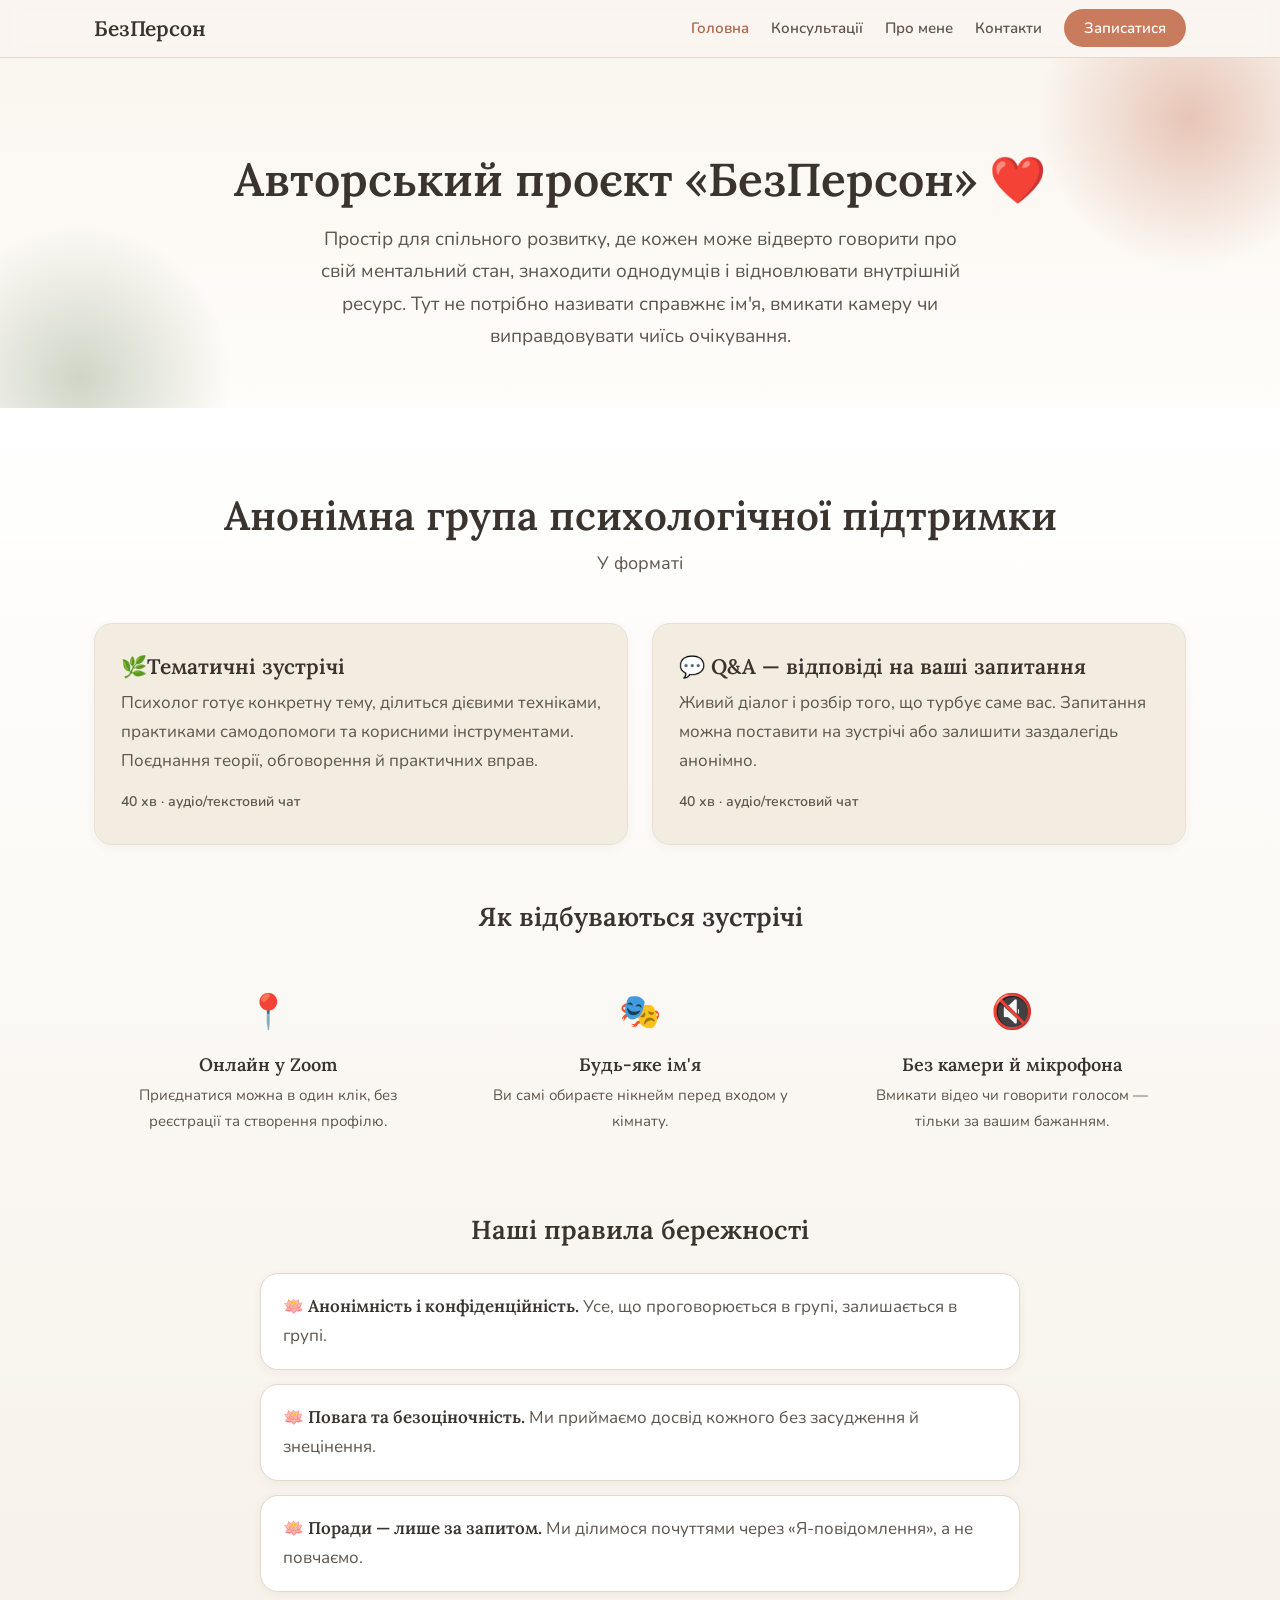
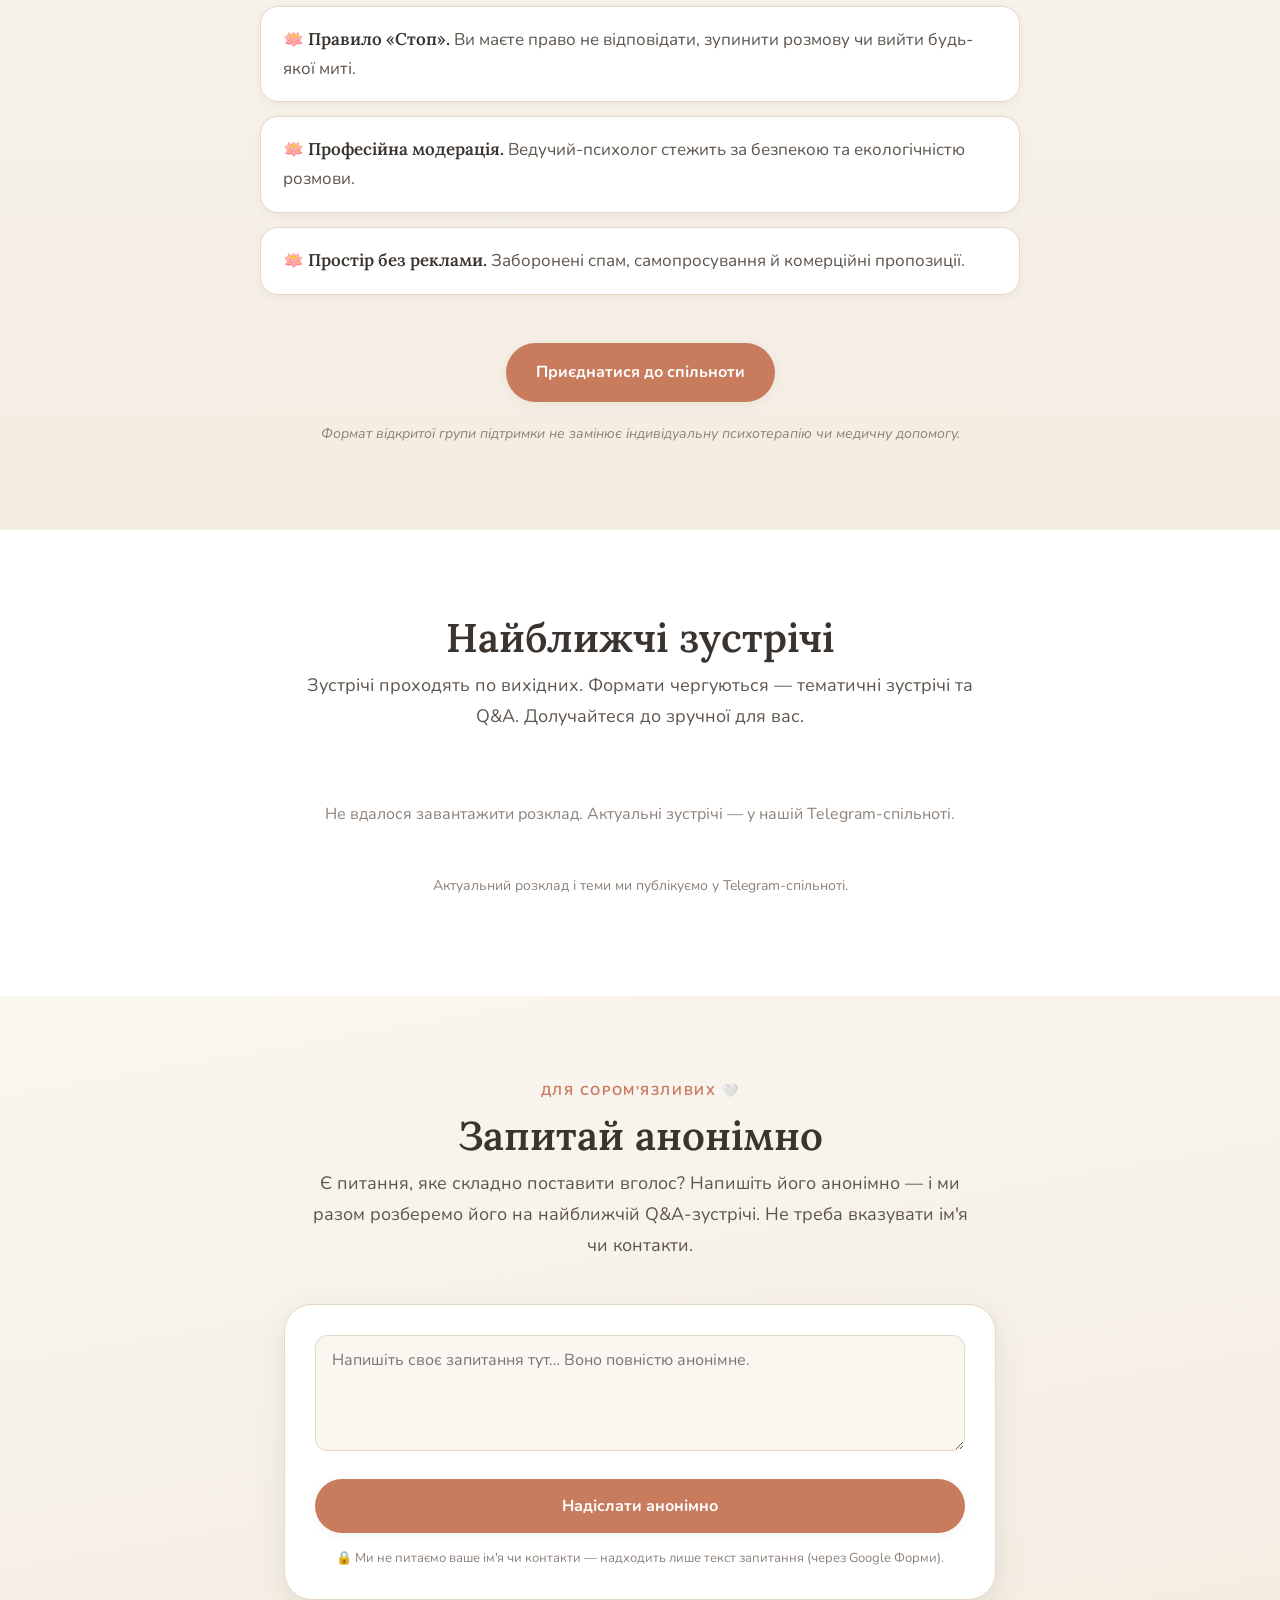
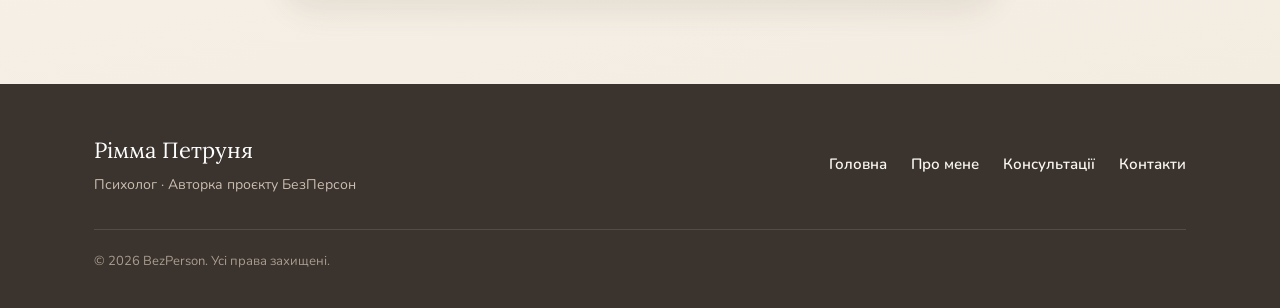
==== index.html @ 0f25aafb "Додати реальні сертифікати (4 шт.) із PDF Сторінки PDF сконвертовано в оптимізовані JPG (assets/cert" ====
<!DOCTYPE html>
<html lang="uk">
<head>
  <meta charset="UTF-8" />
  <meta name="viewport" content="width=device-width, initial-scale=1.0" />
  <title>БезПерсон — група психологічної підтримки</title>
  <meta name="description" content="БезПерсон — анонімна група психологічної підтримки онлайн. Тематичні зустрічі та Q&A щовихідних у Zoom, безкоштовно, під модерацією психологині." />

  <meta property="og:title" content="БезПерсон — група психологічної підтримки" />
  <meta property="og:description" content="Анонімні онлайн-зустрічі щовихідних. Безкоштовно, під модерацією психологині." />
  <meta property="og:type" content="website" />
  <meta property="og:image" content="assets/og-image.jpg" />

  <link rel="icon" href="assets/favicon.svg" type="image/svg+xml" />

  <link rel="preconnect" href="https://fonts.googleapis.com" />
  <link rel="preconnect" href="https://fonts.gstatic.com" crossorigin />
  <link href="https://fonts.googleapis.com/css2?family=Lora:ital,wght@0,400;0,500;0,600;1,400&family=Nunito:wght@400;500;600;700&display=swap" rel="stylesheet" />

  <link rel="stylesheet" href="styles.css?v=6" />
</head>
<body>

  <!-- ===================== ШАПКА ===================== -->
  <header class="site-header" id="top">
    <nav class="nav container">
      <a href="index.html" class="brand">
        <span class="brand-name">БезПерсон</span>
      </a>

      <button class="nav-toggle" aria-label="Відкрити меню" aria-expanded="false">
        <span></span><span></span><span></span>
      </button>

      <ul class="nav-links">
        <li><a href="index.html" aria-current="page">Головна</a></li>
        <li><a href="consultations.html">Консультації</a></li>
        <li><a href="about.html">Про мене</a></li>
        <li><a href="contact.html">Контакти</a></li>
        <li><a href="contact.html#booking" class="nav-cta">Записатися</a></li>
      </ul>
    </nav>
  </header>

  <main>

    <!-- ===================== ЗАГОЛОВОК СТОРІНКИ ===================== -->
    <section class="page-hero">
      <div class="container">
        <h1>Авторський проєкт «БезПерсон» ❤️</h1>
        <p class="lead">
          Простір для спільного розвитку, де кожен може відверто говорити про свій
          ментальний стан, знаходити однодумців і відновлювати внутрішній ресурс.
          Тут не потрібно називати справжнє ім'я, вмикати камеру чи виправдовувати
          чиїсь очікування.
        </p>
      </div>
    </section>

    <!-- ===================== ФОРМАТИ ===================== -->
    <section id="group" class="section section-group">
      <div class="container">
        <h2 class="section-title center">Анонімна група психологічної підтримки</h2>
        <p class="section-lead center">У форматі</p>
        <!-- Формати -->
        <div class="cards cards-2">
          <article class="card card-soft">
            <h3>🌿Тематичні зустрічі</h3>
            <p>Психолог готує конкретну тему, ділиться дієвими техніками, практиками
              самодопомоги та корисними інструментами. Поєднання теорії, обговорення
              й практичних вправ.</p>
            <p class="card-meta">40 хв · аудіо/текстовий чат</p>
          </article>
          <article class="card card-soft">
            <h3>💬 Q&A — відповіді на ваші запитання</h3>
            <p>Живий діалог і розбір того, що турбує саме вас. Запитання можна поставити
              на зустрічі або залишити заздалегідь анонімно.</p>
            <p class="card-meta">40 хв · аудіо/текстовий чат</p>
          </article>
        </div>

        <!-- Як це працює -->
        <div class="group-how">
          <h3 class="center">Як відбуваються зустрічі</h3>
          <div class="cards cards-3">
            <div class="mini-card">
              <span class="mini-ico">📍</span>
              <h4>Онлайн у Zoom</h4>
              <p>Приєднатися можна в один клік, без реєстрації та створення профілю.</p>
            </div>
            <div class="mini-card">
              <span class="mini-ico">🎭</span>
              <h4>Будь-яке ім'я</h4>
              <p>Ви самі обираєте нікнейм перед входом у кімнату.</p>
            </div>
            <div class="mini-card">
              <span class="mini-ico">🔇</span>
              <h4>Без камери й мікрофона</h4>
              <p>Вмикати відео чи говорити голосом — тільки за вашим бажанням.</p>
            </div>
          </div>
        </div>

        <!-- Правила / цінності -->
        <div class="group-rules">
          <h3 class="center">Наші правила бережності</h3>
          <ul class="rules-list">
            <li><strong>🪷 Анонімність і конфіденційність.</strong> Усе, що проговорюється в групі, залишається в групі.</li>
            <li><strong>🪷 Повага та безоціночність.</strong> Ми приймаємо досвід кожного без засудження й знецінення.</li>
            <li><strong>🪷 Поради — лише за запитом.</strong> Ми ділимося почуттями через «Я-повідомлення», а не повчаємо.</li>
            <li><strong>🪷 Правило «Стоп».</strong> Ви маєте право не відповідати, зупинити розмову чи вийти будь-якої миті.</li>
            <li><strong>🪷 Професійна модерація.</strong> Ведучий-психолог стежить за безпекою та екологічністю розмови.</li>
            <li><strong>🪷 Простір без реклами.</strong> Заборонені спам, самопросування й комерційні пропозиції.</li>
          </ul>
        </div>

        <div class="group-cta">
          <a href="https://t.me/+407aLR6EDYAxOTdi" class="btn btn-primary">Приєднатися до спільноти</a>
          <p class="disclaimer">
            Формат відкритої групи підтримки не замінює індивідуальну психотерапію
            чи медичну допомогу.
          </p>
        </div>
      </div>
    </section>

    <!-- ===================== РОЗКЛАД ЗУСТРІЧЕЙ ===================== -->
    <section id="schedule" class="section section-schedule">
      <div class="container">
        <h2 class="section-title center">Найближчі зустрічі</h2>
        <p class="section-lead center">
          Зустрічі проходять по вихідних. Формати чергуються — тематичні зустрічі
          та Q&A. Долучайтеся до зручної для вас.
        </p>

        <!--
          Розклад підтягується автоматично з Google Таблиці (колонки:
          дата,час,формат,тема,посилання). Щоб оновити — редагуйте таблицю,
          сайт чіпати не треба. Мінулі зустрічі ховаються самі.
          Адреса таблиці — в атрибуті data-src нижче (опублікований CSV).
        -->
        <div class="schedule-grid" id="scheduleGrid"
             data-src="https://docs.google.com/spreadsheets/d/e/2PACX-1vQ3gWA6eihJZ61R41_1ybkXb1zznbcxuADK2Lj-2ShcP2eoq0cqbqWBKrufFCj6wmA4RY5s9ddLHKUR/pub?gid=0&single=true&output=csv">
          <p class="schedule-empty">Завантажуємо розклад…</p>
        </div>
        <p class="note center">
          Актуальний розклад і теми ми публікуємо у Telegram-спільноті.
        </p>
      </div>
    </section>

    <!-- ===================== АНОНІМНЕ ЗАПИТАННЯ ===================== -->
    <section id="ask" class="section section-ask">
      <div class="container narrow">
        <p class="eyebrow center">Для сором'язливих 🤍</p>
        <h2 class="section-title center">Запитай анонімно</h2>
        <p class="section-lead center">
          Є питання, яке складно поставити вголос? Напишіть його анонімно — і ми
          разом розберемо його на найближчій Q&A-зустрічі. Не треба вказувати ім'я
          чи контакти.
        </p>

        <!--
          ФОРМА анонімних запитань через Google Форми (окрема форма, без збору email).
          Надходить лише текст запитання; зберігається у вашій Google-таблиці.
          action + entry.XXXXX беруться з коду вашої Google-форми viewform.
        -->
        <form class="ask-form"
              action="https://docs.google.com/forms/d/e/1FAIpQLSew5pSyp5YuOc5NTOMn7NYCBzm3lfexq_xzK0DJ0XuSGFQwPg/formResponse"
              method="POST">
          <div class="field">
            <label for="question" class="sr-hidden">Ваше запитання</label>
            <textarea id="question" name="entry.537454051" rows="4" required
              placeholder="Напишіть своє запитання тут… Воно повністю анонімне."></textarea>
          </div>
          <button type="submit" class="btn btn-primary btn-block">Надіслати анонімно</button>
          <p class="form-note center">
            🔒 Ми не питаємо ваше ім'я чи контакти — надходить лише текст запитання
            (через Google Форми).
          </p>
        </form>
      </div>
    </section>

  </main>

  <!-- ===================== ПІДВАЛ ===================== -->
  <footer class="site-footer">
    <div class="container footer-inner">
      <div>
        <p class="footer-brand">Рімма Петруня</p>
        <p class="footer-sub">Психолог · Авторка проєкту БезПерсон</p>
      </div>
      <nav class="footer-nav">
        <a href="index.html">Головна</a>
        <a href="about.html">Про мене</a>
        <a href="consultations.html">Консультації</a>
        <a href="contact.html">Контакти</a>
      </nav>
      <p class="footer-copy">© <span id="year"></span> BezPerson. Усі права захищені.</p>
    </div>
  </footer>

  <script src="script.js?v=6"></script>
</body>
</html>
---- styles.css ----
/* ===========================================================
   БезПерсон — портфоліо психологині
   Стиль: затишний та особистий (cozy & personal)
   =========================================================== */

:root {
  /* Палітра: теплі, землисті, заспокійливі тони */
  --cream:      #faf6f0;
  --cream-2:    #f3ece1;
  --sand:       #ece0d1;
  --terracotta: #c97b5e;
  --terracotta-dark: #b1654a;
  --clay:       #a8674f;
  --sage:       #8a9a7b;
  --sage-dark:  #6f7f61;
  --ink:        #3a332e;
  --ink-soft:   #5e554d;
  --muted:      #8d8178;
  --white:      #ffffff;
  --line:       #e4d8c8;

  --shadow-sm: 0 2px 10px rgba(90, 65, 45, 0.06);
  --shadow-md: 0 10px 30px rgba(90, 65, 45, 0.10);
  --shadow-lg: 0 20px 50px rgba(90, 65, 45, 0.14);

  --radius:    18px;
  --radius-lg: 28px;

  --serif: "Lora", Georgia, serif;
  --sans:  "Nunito", system-ui, -apple-system, sans-serif;

  --maxw: 1140px;
}

/* ---------- Базове ---------- */
* { box-sizing: border-box; }

html {
  scroll-behavior: smooth;
  scroll-padding-top: 90px;
  -webkit-text-size-adjust: 100%; /* без «роздування» шрифту на iOS */
  text-size-adjust: 100%;
}

body {
  margin: 0;
  font-family: var(--sans);
  color: var(--ink);
  background: var(--cream);
  line-height: 1.7;
  font-size: 17px;
  -webkit-font-smoothing: antialiased;
  overflow-x: hidden; /* страховка від горизонтального скролу */
}

h1, h2, h3, h4 { font-family: var(--serif); font-weight: 600; line-height: 1.2; color: var(--ink); }

a { color: var(--terracotta-dark); text-decoration: none; transition: color .2s ease; }
a:hover { color: var(--clay); }

img { max-width: 100%; display: block; }

.container { width: 100%; max-width: var(--maxw); margin: 0 auto; padding: 0 24px; }
.container.narrow { max-width: 760px; }

.center { text-align: center; }

/* ---------- Кнопки ---------- */
.btn {
  display: inline-block;
  font-family: var(--sans);
  font-weight: 700;
  font-size: 16px;
  padding: 14px 28px;
  border-radius: 999px;
  cursor: pointer;
  border: 2px solid transparent;
  transition: transform .15s ease, box-shadow .2s ease, background .2s ease, color .2s ease;
  text-align: center;
}
.btn:hover { transform: translateY(-2px); }
.btn-primary {
  background: var(--terracotta);
  color: var(--white);
  box-shadow: var(--shadow-sm);
}
.btn-primary:hover { background: var(--terracotta-dark); color: var(--white); box-shadow: var(--shadow-md); }
.btn-ghost {
  background: transparent;
  color: var(--ink);
  border-color: var(--line);
}
.btn-ghost:hover { border-color: var(--terracotta); color: var(--terracotta-dark); }
.btn-block { display: block; width: 100%; }

/* ---------- Шапка ---------- */
.site-header {
  position: sticky; top: 0; z-index: 100;
  background: rgba(250, 246, 240, 0.9);
  backdrop-filter: blur(10px);
  border-bottom: 1px solid var(--line);
}
.nav { display: flex; align-items: center; justify-content: space-between; padding-top: 14px; padding-bottom: 14px; }
.brand { display: flex; flex-direction: column; line-height: 1.2; }
.brand-name { font-family: var(--serif); font-size: 21px; font-weight: 600; color: var(--ink); }
.brand-sub { font-size: 12px; color: var(--muted); letter-spacing: .04em; text-transform: lowercase; }

.nav-links { display: flex; align-items: center; gap: 22px; list-style: none; margin: 0; padding: 0; }
.nav-links a { color: var(--ink-soft); font-weight: 600; font-size: 15px; }
.nav-links a:hover { color: var(--terracotta-dark); }
.nav-cta {
  background: var(--terracotta);
  color: var(--white) !important;
  padding: 9px 20px;
  border-radius: 999px;
}
.nav-cta:hover { background: var(--terracotta-dark); }

.nav-toggle { display: none; flex-direction: column; gap: 5px; background: none; border: none; cursor: pointer; padding: 6px; }
.nav-toggle span { width: 26px; height: 2.5px; background: var(--ink); border-radius: 2px; transition: .3s; }

/* ---------- Секції ---------- */
.section { padding: 84px 0; }
.section-title { font-size: clamp(28px, 4vw, 40px); margin: 0 0 8px; }
.section-kicker { color: var(--muted); font-size: 16px; margin-top: 6px; }
.section-lead { color: var(--ink-soft); font-size: 18px; max-width: 680px; margin: 0 auto 44px; }
.eyebrow { text-transform: uppercase; letter-spacing: .12em; font-size: 13px; font-weight: 700; color: var(--terracotta); margin: 0 0 10px; }

/* ---------- Герой ---------- */
.hero {
  position: relative;
  overflow: hidden;
  background: linear-gradient(160deg, var(--cream) 0%, var(--cream-2) 60%, var(--sand) 100%);
  padding: 120px 0 130px;
}
/* Декоративні плями — помітні, теплі */
.hero::before,
.hero::after {
  content: "";
  position: absolute;
  border-radius: 50%;
  pointer-events: none;
  z-index: 0;
}
.hero::before {
  width: 420px; height: 420px;
  top: -80px; right: -40px;
  background: radial-gradient(circle, rgba(201,123,94,0.55), rgba(201,123,94,0.12) 55%, transparent 72%);
}
.hero::after {
  width: 380px; height: 380px;
  bottom: -110px; left: -60px;
  background: radial-gradient(circle, rgba(138,154,123,0.55), rgba(138,154,123,0.12) 55%, transparent 72%);
}
.hero-inner { position: relative; z-index: 1; }
.hero-text { max-width: 860px; }
.hero-text .eyebrow { margin-bottom: 14px; }
.hero-text h1 { font-size: clamp(34px, 5.2vw, 56px); margin: 0 0 22px; }
.hero-text .lead { font-size: 20px; color: var(--ink-soft); margin: 0 0 34px; max-width: 680px; }
.hero-actions { display: flex; flex-wrap: wrap; gap: 14px; margin-bottom: 32px; }
.hero-badges { display: flex; flex-wrap: wrap; gap: 14px 26px; list-style: none; padding: 0; margin: 0; color: var(--ink-soft); font-size: 15px; font-weight: 600; }

.hero-photo { display: flex; flex-direction: column; align-items: center; gap: 12px; }
.photo-frame {
  width: 100%; max-width: 360px; aspect-ratio: 4 / 5;
  border-radius: var(--radius-lg);
  overflow: hidden;
  background: var(--sand);
  box-shadow: var(--shadow-lg);
  border: 6px solid var(--white);
  transform: rotate(-2deg);
}
.photo-frame img { width: 100%; height: 100%; object-fit: cover; }
.photo-note { font-size: 12px; color: var(--muted); }
.photo-note code { background: var(--white); padding: 2px 6px; border-radius: 6px; }

/* ---------- Два стовпці ---------- */
.two-col { display: grid; grid-template-columns: 300px 1fr; gap: 56px; align-items: start; }
.col-side .section-title { margin-bottom: 4px; }

.prose p { margin: 0 0 18px; color: var(--ink-soft); }
.facts { list-style: none; padding: 0; margin: 26px 0 0; display: grid; grid-template-columns: 1fr 1fr; gap: 16px 28px; }
.facts li { display: flex; flex-direction: column; border-left: 3px solid var(--sage); padding-left: 14px; }
.facts strong { font-family: var(--serif); color: var(--ink); }
.facts span { color: var(--muted); font-size: 15px; }

.section-about { background: var(--white); }

/* ---------- Картки ---------- */
.cards { display: grid; gap: 24px; }
.cards-2 { grid-template-columns: repeat(2, 1fr); }
.cards-3 { grid-template-columns: repeat(3, 1fr); }

.card {
  background: var(--white);
  border: 1px solid var(--line);
  border-radius: var(--radius);
  padding: 30px 26px;
  box-shadow: var(--shadow-sm);
  transition: transform .2s ease, box-shadow .2s ease;
}
.card:hover { transform: translateY(-4px); box-shadow: var(--shadow-md); }
.card h3 { margin: 0 0 10px; font-size: 21px; }
.card p { margin: 0; color: var(--ink-soft); }
.card-num { font-family: var(--serif); font-size: 32px; color: var(--terracotta); opacity: .5; margin-bottom: 8px; }
.card-soft { background: var(--cream-2); border-color: var(--sand); }
.card-meta { margin-top: 14px !important; font-size: 14px; color: var(--muted); font-weight: 600; }

.section-approach { background: var(--cream); }

/* ---------- Чіпи (з чим працюю) ---------- */
.section-help { background: var(--white); }
.chips { display: flex; flex-wrap: wrap; gap: 12px; justify-content: center; list-style: none; padding: 0; margin: 0 0 20px; max-width: 820px; margin-left: auto; margin-right: auto; }
.chips li {
  background: var(--cream-2);
  border: 1px solid var(--sand);
  color: var(--ink);
  padding: 10px 20px;
  border-radius: 999px;
  font-weight: 600;
  font-size: 15px;
  transition: background .2s ease, color .2s ease;
}
.chips li:hover { background: var(--sage); color: var(--white); border-color: var(--sage); }
.note { color: var(--muted); font-size: 14px; }
.note code, .prose code { background: var(--cream-2); padding: 2px 7px; border-radius: 6px; font-size: 13px; }

/* ---------- Послуги ---------- */
.section-services { background: var(--cream); }
.service-card {
  background: var(--white);
  border: 1px solid var(--line);
  border-radius: var(--radius-lg);
  padding: 36px 32px;
  box-shadow: var(--shadow-sm);
  display: flex; flex-direction: column;
}
.service-card h3 { font-size: 25px; margin: 0 0 12px; }
.service-desc { color: var(--ink-soft); margin: 0 0 20px; }
.service-meta { list-style: none; padding: 0; margin: 0 0 26px; display: grid; gap: 10px; }
.service-meta li { color: var(--ink-soft); }
.service-card .btn { margin-top: auto; }
.service-card-accent { background: linear-gradient(170deg, var(--cream-2), var(--white)); border-color: var(--sand); position: relative; }
.badge-soft { display: inline-block; align-self: flex-start; background: var(--sage); color: var(--white); font-size: 13px; font-weight: 700; padding: 5px 14px; border-radius: 999px; margin-bottom: 14px; }

/* ---------- БезПерсон ---------- */
.section-group { background: linear-gradient(180deg, var(--white), var(--cream-2)); }
.group-header { margin-bottom: 44px; }
.group-how, .group-rules { margin-top: 56px; }
.group-how h3, .group-rules h3 { font-size: 26px; margin: 0 0 28px; }

.mini-card { text-align: center; padding: 24px 18px; }
.mini-ico { font-size: 34px; display: block; margin-bottom: 12px; }
.mini-card h4 { margin: 0 0 8px; font-size: 18px; }
.mini-card p { margin: 0; color: var(--ink-soft); font-size: 15px; }

.rules-list { list-style: none; padding: 0; margin: 0 auto; max-width: 760px; display: grid; gap: 14px; }
.rules-list li {
  background: var(--white);
  border: 1px solid var(--line);
  border-radius: var(--radius);
  padding: 18px 22px;
  color: var(--ink-soft);
  box-shadow: var(--shadow-sm);
}
.rules-list strong { color: var(--ink); font-family: var(--serif); font-weight: 600; }

.group-cta { text-align: center; margin-top: 48px; }
.disclaimer { max-width: 640px; margin: 20px auto 0; color: var(--muted); font-size: 14px; font-style: italic; }

/* ---------- Сертифікати ---------- */
.section-certificates { background: var(--white); }
.cert-grid { display: grid; grid-template-columns: repeat(4, 1fr); gap: 20px; margin-bottom: 20px; }
.cert-item {
  display: flex; flex-direction: column; gap: 10px;
  background: var(--cream-2);
  border: 1px solid var(--sand);
  border-radius: var(--radius);
  padding: 14px;
  box-shadow: var(--shadow-sm);
  transition: transform .2s ease, box-shadow .2s ease;
}
.cert-item:hover { transform: translateY(-4px); box-shadow: var(--shadow-md); }
.cert-item img { border-radius: 10px; aspect-ratio: 3 / 4; object-fit: cover; width: 100%; background: var(--white); }
.cert-caption { font-size: 14px; color: var(--ink-soft); font-weight: 600; text-align: center; }

/* ---------- Відгуки ---------- */
.section-testimonials { background: var(--cream); }
.quote {
  background: var(--white);
  border: 1px solid var(--line);
  border-radius: var(--radius);
  padding: 28px 26px;
  margin: 0;
  box-shadow: var(--shadow-sm);
  position: relative;
}
.quote::before { content: "“"; font-family: var(--serif); font-size: 64px; color: var(--terracotta); opacity: .25; position: absolute; top: 6px; left: 18px; line-height: 1; }
.quote p { margin: 14px 0 16px; color: var(--ink-soft); font-style: italic; }
.quote footer { font-weight: 700; color: var(--ink); font-size: 15px; }

/* ---------- FAQ ---------- */
.section-faq { background: var(--white); }
.faq-list { display: grid; gap: 14px; }
.faq-list details {
  background: var(--cream-2);
  border: 1px solid var(--sand);
  border-radius: var(--radius);
  padding: 4px 24px;
  transition: background .2s ease;
}
.faq-list summary {
  cursor: pointer;
  font-family: var(--serif);
  font-size: 18px;
  font-weight: 600;
  color: var(--ink);
  padding: 18px 0;
  list-style: none;
  position: relative;
  padding-right: 32px;
}
.faq-list summary::-webkit-details-marker { display: none; }
.faq-list summary::after { content: "+"; position: absolute; right: 0; top: 50%; transform: translateY(-50%); font-size: 26px; color: var(--terracotta); transition: transform .2s ease; }
.faq-list details[open] summary::after { content: "–"; }
.faq-list details p { margin: 0 0 18px; color: var(--ink-soft); }

/* ---------- Контакт ---------- */
.section-contact { background: linear-gradient(160deg, var(--cream-2), var(--sand)); }
.contact-links { list-style: none; padding: 0; margin: 24px 0 0; display: grid; gap: 14px; }
.contact-links a { font-size: 17px; font-weight: 600; color: var(--ink); }
.contact-links a:hover { color: var(--terracotta-dark); }

.contact-form {
  background: var(--white);
  border: 1px solid var(--line);
  border-radius: var(--radius-lg);
  padding: 34px;
  box-shadow: var(--shadow-md);
}
.field { margin-bottom: 18px; }
.field label { display: block; font-weight: 700; font-size: 14px; margin-bottom: 7px; color: var(--ink); }
.field input, .field textarea {
  width: 100%;
  font-family: var(--sans);
  font-size: 16px;
  padding: 13px 16px;
  border: 1.5px solid var(--line);
  border-radius: 12px;
  background: var(--cream);
  color: var(--ink);
  transition: border-color .2s ease, background .2s ease;
}
.field input:focus, .field textarea:focus { outline: none; border-color: var(--terracotta); background: var(--white); }
.field textarea { resize: vertical; }
.form-note { font-size: 13px; color: var(--muted); margin: 14px 0 0; }

/* ---------- Підвал ---------- */
.site-footer { background: var(--ink); color: var(--cream); padding: 48px 0 36px; }
.footer-inner { display: grid; grid-template-columns: 1fr auto; gap: 20px 40px; align-items: center; }
.footer-brand { font-family: var(--serif); font-size: 22px; margin: 0; color: var(--white); }
.footer-sub { margin: 4px 0 0; color: #cbbeb0; font-size: 14px; }
.footer-nav { display: flex; gap: 24px; flex-wrap: wrap; }
.footer-nav a { color: var(--cream); font-weight: 600; font-size: 15px; }
.footer-nav a:hover { color: var(--terracotta); }
.footer-copy { grid-column: 1 / -1; margin: 12px 0 0; padding-top: 20px; border-top: 1px solid rgba(255,255,255,0.12); color: #a99d8f; font-size: 13px; }

/* ---------- Дихальна вправа ---------- */
.section-breathe { background: linear-gradient(170deg, var(--cream-2), var(--cream)); }
.breathe-stage {
  display: flex; align-items: center; justify-content: center;
  height: 300px; margin: 10px 0 28px;
}
.breathe-circle {
  width: 150px; height: 150px;
  border-radius: 50%;
  display: flex; align-items: center; justify-content: center;
  background: radial-gradient(circle at 35% 30%, #d99c82, var(--terracotta));
  box-shadow: 0 0 0 0 rgba(201,123,94,0.35), var(--shadow-md);
  color: var(--white);
  transition: transform .3s ease;
  will-change: transform;
}
/* фаза анімації вмикається класом .is-breathing */
.breathe-circle.is-breathing { animation: breathe 16s ease-in-out infinite; }
.breathe-phase {
  font-family: var(--serif);
  font-size: 19px;
  font-weight: 500;
  text-align: center;
  padding: 0 14px;
}
@keyframes breathe {
  0%   { transform: scale(1);    box-shadow: 0 0 0 0 rgba(201,123,94,0.35), var(--shadow-md); }   /* вдих старт */
  25%  { transform: scale(1.7);  box-shadow: 0 0 0 26px rgba(201,123,94,0.08), var(--shadow-lg); } /* кінець вдиху */
  50%  { transform: scale(1.7);  box-shadow: 0 0 0 26px rgba(201,123,94,0.08), var(--shadow-lg); } /* затримка */
  75%  { transform: scale(1);    box-shadow: 0 0 0 0 rgba(201,123,94,0.35), var(--shadow-md); }    /* кінець видиху */
  100% { transform: scale(1);    box-shadow: 0 0 0 0 rgba(201,123,94,0.35), var(--shadow-md); }    /* пауза */
}
#breatheHint { margin-top: 16px; }

/* ---------- Розклад зустрічей ---------- */
.section-schedule { background: var(--white); }
.schedule-grid { display: grid; gap: 18px; max-width: 820px; margin: 0 auto 20px; }
.schedule-card {
  display: grid;
  grid-template-columns: 90px 1fr auto;
  align-items: center;
  gap: 24px;
  background: var(--cream);
  border: 1px solid var(--line);
  border-radius: var(--radius);
  padding: 20px 26px;
  box-shadow: var(--shadow-sm);
  transition: transform .2s ease, box-shadow .2s ease;
}
.schedule-card:hover { transform: translateY(-3px); box-shadow: var(--shadow-md); }
.schedule-date {
  display: flex; flex-direction: column; align-items: center;
  background: var(--white);
  border: 1px solid var(--line);
  border-radius: 14px;
  padding: 10px 0;
  line-height: 1.1;
}
.schedule-day { font-size: 13px; color: var(--muted); font-weight: 700; text-transform: uppercase; }
.schedule-num { font-family: var(--serif); font-size: 30px; color: var(--terracotta); font-weight: 600; }
.schedule-month { font-size: 13px; color: var(--muted); }
.schedule-tag {
  display: inline-block; font-size: 13px; font-weight: 700;
  color: var(--sage-dark); background: rgba(138,154,123,0.14);
  padding: 4px 12px; border-radius: 999px; margin-bottom: 8px;
}
.schedule-tag-alt { color: var(--terracotta-dark); background: rgba(201,123,94,0.14); }
.schedule-info h3 { font-size: 19px; margin: 0 0 6px; }
.schedule-meta { margin: 0; color: var(--ink-soft); font-size: 14px; }
.schedule-card .btn { padding: 10px 22px; }

/* ---------- Анонімне запитання ---------- */
.section-ask { background: linear-gradient(170deg, var(--cream), var(--cream-2)); }
.ask-form {
  background: var(--white);
  border: 1px solid var(--line);
  border-radius: var(--radius-lg);
  padding: 30px;
  box-shadow: var(--shadow-md);
  margin-top: 8px;
}
.sr-hidden { position: absolute; width: 1px; height: 1px; overflow: hidden; clip: rect(0 0 0 0); }

/* ---------- Поява під час прокрутки ---------- */
.reveal { opacity: 0; transform: translateY(24px); transition: opacity .7s ease, transform .7s ease; }
.reveal.in-view { opacity: 1; transform: none; }
.hero.reveal { opacity: 1; transform: none; } /* герой видно одразу */

@media (prefers-reduced-motion: reduce) {
  html { scroll-behavior: auto; }
  .reveal { opacity: 1; transform: none; transition: none; }
  .btn:hover, .card:hover, .cert-item:hover { transform: none; }
}

/* ===========================================================
   АДАПТИВНІСТЬ
   =========================================================== */
@media (max-width: 920px) {
  .hero-inner { grid-template-columns: 1fr; gap: 40px; }
  .hero-photo { order: -1; }
  .two-col { grid-template-columns: 1fr; gap: 28px; }
  .cards-3 { grid-template-columns: 1fr 1fr; }
  .cert-grid { grid-template-columns: 1fr 1fr; }

  /* Мобільне меню (бургер) */
  .nav-toggle { display: flex; }
  .nav-links {
    position: absolute; top: 100%; left: 0; right: 0;
    flex-direction: column; align-items: stretch; gap: 0;
    background: var(--cream);
    padding: 0 24px;
    max-height: 0; overflow: hidden;
    border-bottom: 0 solid var(--line);
    transition: max-height .3s ease, padding .3s ease, border-width .3s ease;
  }
  .nav-links.open {
    max-height: 520px;
    padding: 10px 24px 20px;
    border-bottom-width: 1px;
  }
  .nav-links li { padding: 6px 0; }
  .nav-cta { display: inline-block; margin-top: 8px; align-self: flex-start; }
}

@media (max-width: 680px) {
  body { font-size: 16px; }
  .section { padding: 56px 0; }

  /* Герой — компактніший і без зайвого простору зверху */
  .hero { padding: 56px 0; }
  .hero-text h1 { font-size: clamp(27px, 8vw, 36px); line-height: 1.16; margin-bottom: 18px; }
  .hero-text .lead { font-size: 17px; margin-bottom: 26px; }
  .hero-badges { gap: 10px 18px; font-size: 14px; }

  /* Заголовки й підзаголовки секцій — трохи менші */
  .section-title { font-size: clamp(25px, 6.8vw, 32px); }
  .section-lead { font-size: 16px; margin-bottom: 32px; }

  /* Трохи щільніші відступи в картках */
  .card { padding: 24px 22px; }
  .service-card { padding: 28px 22px; }
  .contact-form, .ask-form { padding: 24px 20px; }
  .rules-list li { padding: 16px 18px; }
  .faq-list details { padding: 2px 20px; }

  .cards-2, .cards-3 { grid-template-columns: 1fr; }
  .facts { grid-template-columns: 1fr; }

  /* Розклад — картка у стовпчик */
  .schedule-card { grid-template-columns: 1fr; justify-items: center; text-align: center; gap: 14px; padding: 20px; }
  .schedule-date { flex-direction: row; align-items: baseline; gap: 8px; padding: 8px 16px; }
  .schedule-num { font-size: 26px; }
  .schedule-card .btn { width: 100%; }

  /* Дихальна вправа */
  .breathe-stage { height: 260px; }
  .breathe-circle { width: 130px; height: 130px; }

  .cert-grid { grid-template-columns: 1fr 1fr; gap: 14px; }
  .footer-inner { grid-template-columns: 1fr; text-align: center; }
  .footer-nav { justify-content: center; }
  .hero-actions .btn { flex: 1 1 auto; }
}

/* Дуже вузькі екрани (малі телефони) */
@media (max-width: 380px) {
  .container { padding: 0 18px; }
  .hero-text h1 { font-size: 25px; }
  .chips li { padding: 9px 16px; font-size: 14px; }
  .btn { padding: 13px 22px; font-size: 15px; }
  .cert-grid { grid-template-columns: 1fr; }
}

/* ===================== БАГАТОСТОРІНКОВІСТЬ ===================== */

/* Активний пункт меню */
.nav-links a[aria-current="page"] { color: var(--terracotta-dark); }
.nav-links .nav-cta[aria-current="page"] { color: #fff; background: var(--terracotta-dark); }

/* Компактний заголовок внутрішніх сторінок */
.page-hero {
  position: relative;
  overflow: hidden;
  padding: 84px 0 56px;
  background: linear-gradient(180deg, var(--cream) 0%, #fffdfa 100%);
  text-align: center;
}
.page-hero::before,
.page-hero::after {
  content: "";
  position: absolute;
  border-radius: 50%;
  pointer-events: none;
}
.page-hero::before {
  width: 300px; height: 300px;
  top: -90px; right: -60px;
  background: radial-gradient(circle, rgba(201,123,94,0.40), rgba(201,123,94,0) 72%);
}
.page-hero::after {
  width: 300px; height: 300px;
  bottom: -120px; left: -70px;
  background: radial-gradient(circle, rgba(138,154,123,0.40), rgba(138,154,123,0) 72%);
}
.page-hero .container { position: relative; z-index: 1; }
.page-hero h1 {
  font-family: var(--serif);
  font-size: clamp(30px, 4.6vw, 46px);
  margin: 10px 0 16px;
  color: var(--ink);
}
.page-hero .lead {
  font-size: 19px;
  color: var(--ink-soft);
  margin: 0 auto;
  max-width: 640px;
}

@media (max-width: 680px) {
  .page-hero { padding: 54px 0 40px; }
  .page-hero h1 { font-size: clamp(26px, 7vw, 34px); }
  .page-hero .lead { font-size: 17px; }
}

/* Повідомлення після надсилання форми (AJAX) */
.form-status {
  margin: 16px 0 0;
  padding: 12px 16px;
  border-radius: 12px;
  font-size: 15px;
  font-weight: 600;
  line-height: 1.4;
}
.form-status.is-ok {
  background: rgba(138, 154, 123, 0.16);
  color: #4d5c3e;
  border: 1px solid rgba(138, 154, 123, 0.4);
}
.form-status.is-error {
  background: rgba(201, 123, 94, 0.14);
  color: var(--terracotta-dark);
  border: 1px solid rgba(201, 123, 94, 0.4);
}

/* ===================== ЗАПИС НА КОНСУЛЬТАЦІЮ ===================== */
.booking-embed {
  max-width: 760px;
  margin: 10px auto 0;
  background: #fff;
  border: 1px solid rgba(58, 51, 46, 0.1);
  border-radius: 18px;
  box-shadow: 0 12px 34px rgba(58, 51, 46, 0.08);
  overflow: hidden;
}
.booking-embed iframe {
  display: block;
  width: 100%;
  min-height: 600px;
}
@media (max-width: 680px) {
  .booking-embed { border-radius: 14px; }
  .booking-embed iframe { min-height: 560px; }
}

/* Порожній/службовий стан розкладу */
.schedule-empty,
.schedule-soon { color: var(--muted); }
.schedule-empty {
  grid-column: 1 / -1;
  text-align: center;
  padding: 10px 0;
  font-size: 16px;
}
.schedule-soon { font-size: 14px; font-weight: 600; white-space: nowrap; }
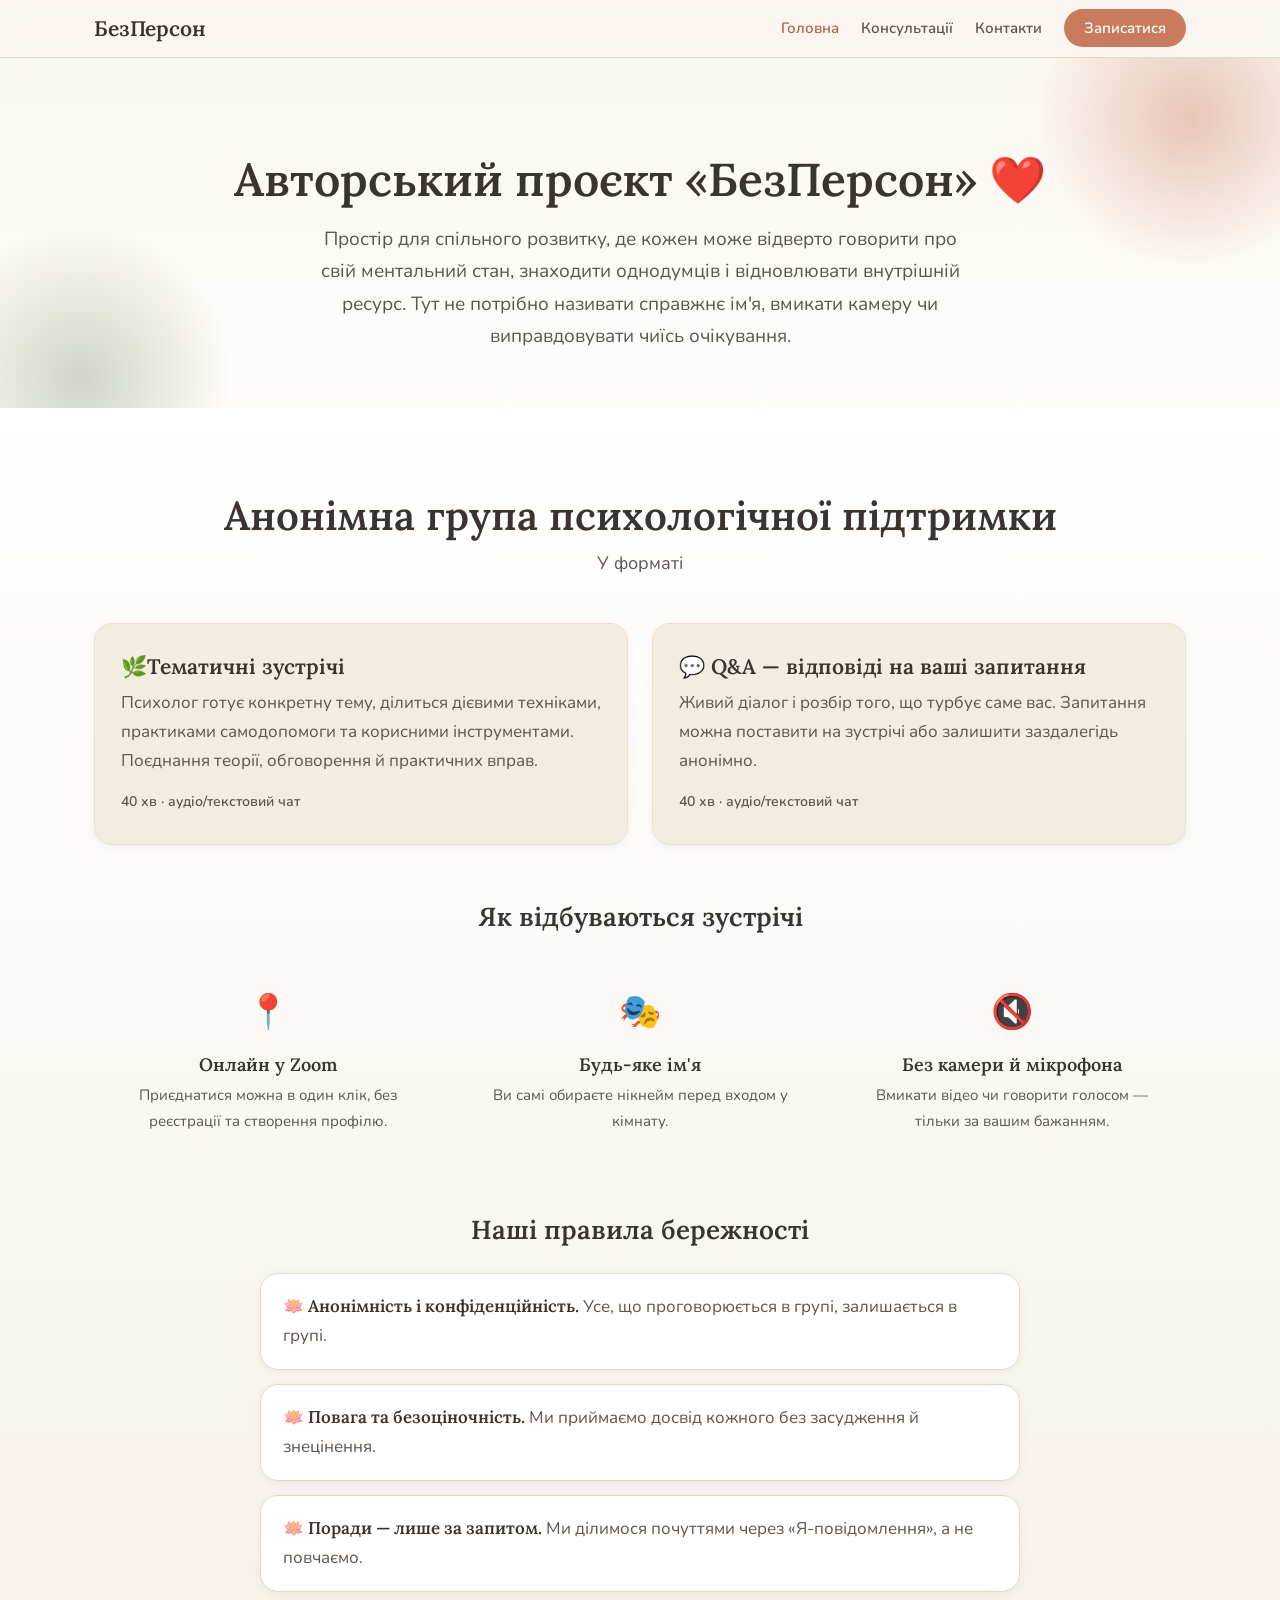
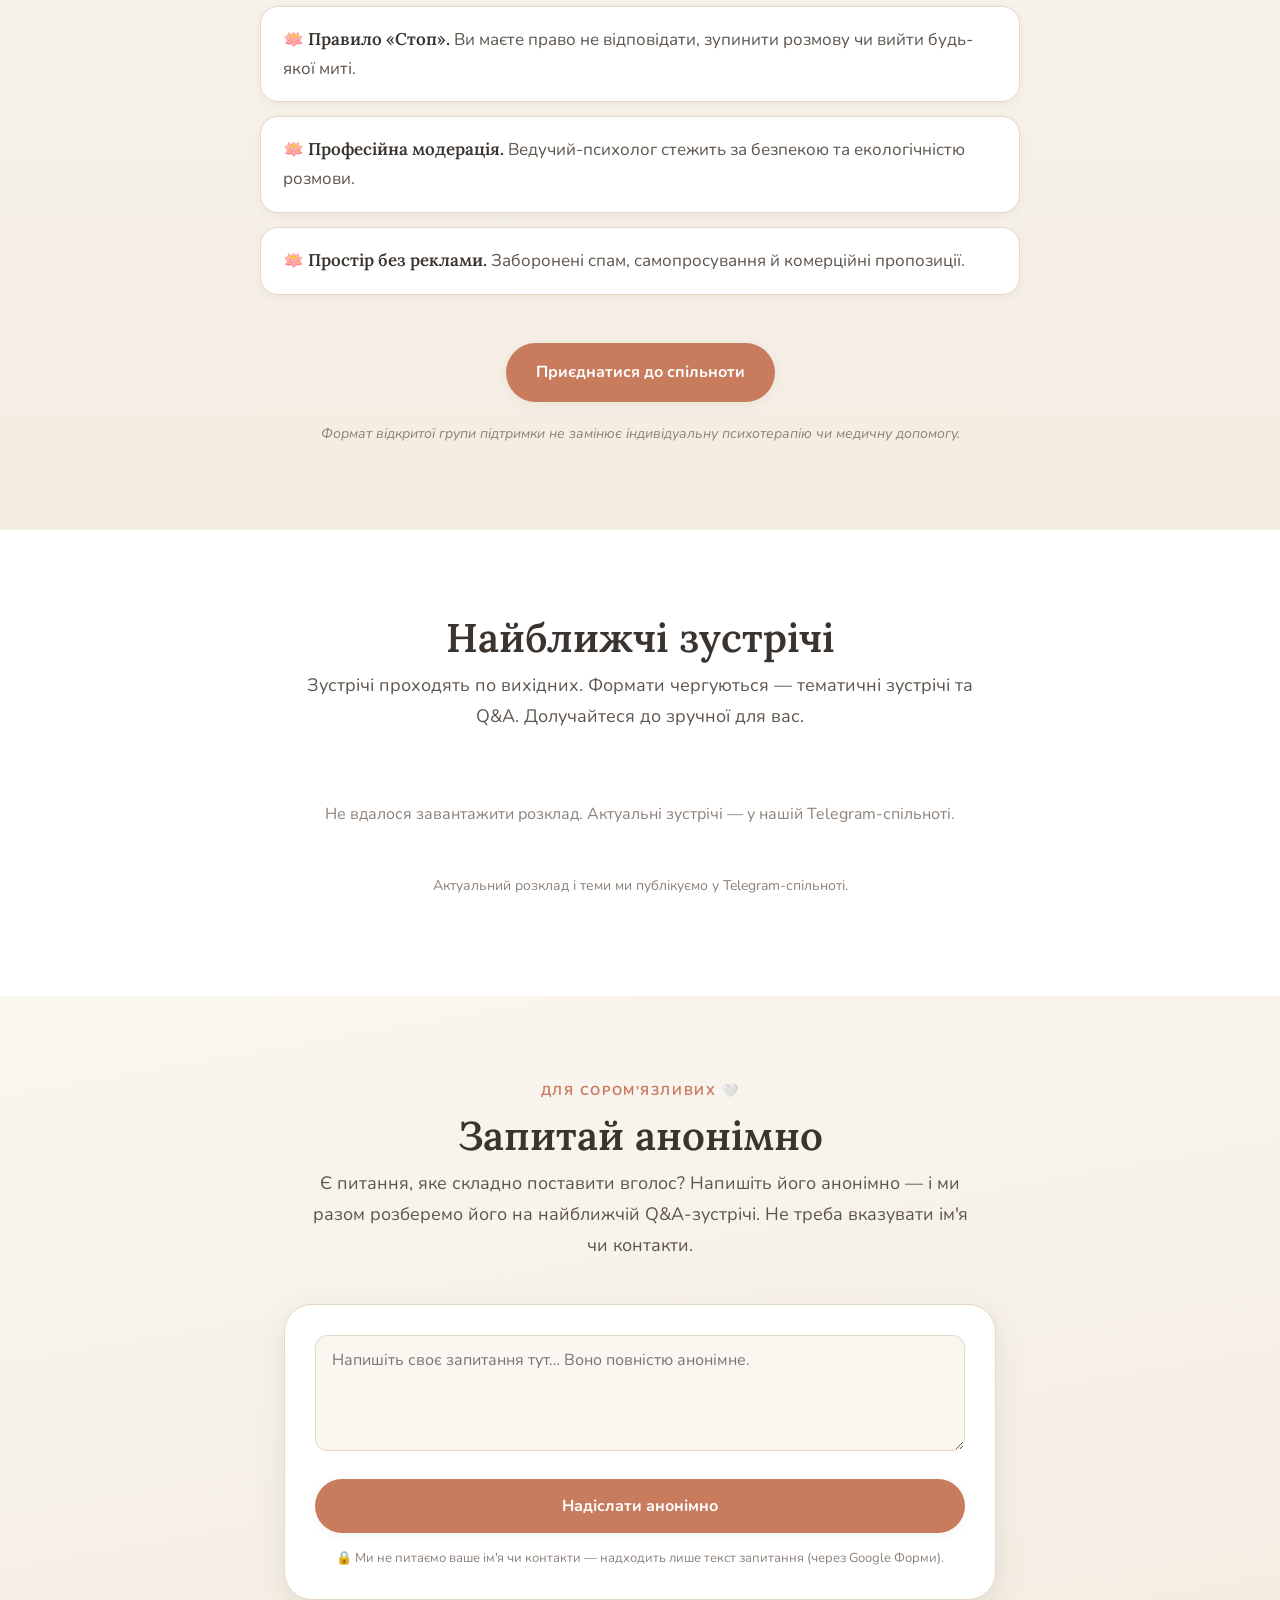
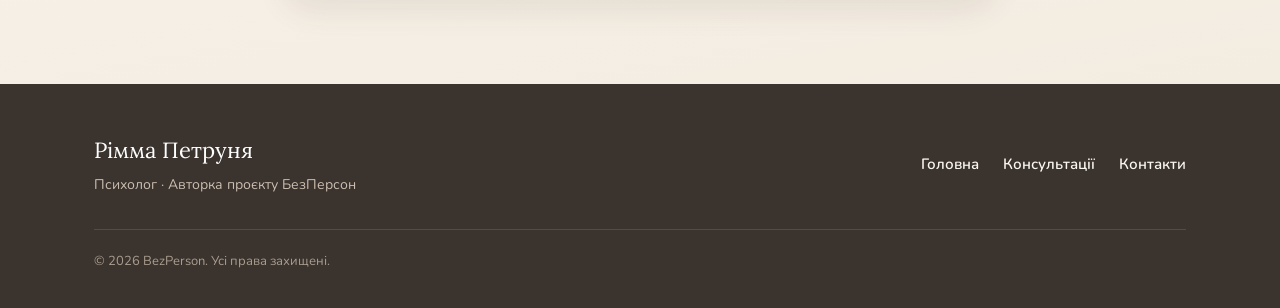
==== commit 4f466a41: "Об'єднати «Про мене» і «Консультації» в одну сторінку Сторінка «Консультації» тепер містить герой, б" ====
--- a/index.html
+++ b/index.html
@@ -17,7 +17,7 @@
   <link rel="preconnect" href="https://fonts.gstatic.com" crossorigin />
   <link href="https://fonts.googleapis.com/css2?family=Lora:ital,wght@0,400;0,500;0,600;1,400&family=Nunito:wght@400;500;600;700&display=swap" rel="stylesheet" />
 
-  <link rel="stylesheet" href="styles.css?v=6" />
+  <link rel="stylesheet" href="styles.css?v=9" />
 </head>
 <body>
 
@@ -35,7 +35,6 @@
       <ul class="nav-links">
         <li><a href="index.html" aria-current="page">Головна</a></li>
         <li><a href="consultations.html">Консультації</a></li>
-        <li><a href="about.html">Про мене</a></li>
         <li><a href="contact.html">Контакти</a></li>
         <li><a href="contact.html#booking" class="nav-cta">Записатися</a></li>
       </ul>
@@ -193,7 +192,6 @@
       </div>
       <nav class="footer-nav">
         <a href="index.html">Головна</a>
-        <a href="about.html">Про мене</a>
         <a href="consultations.html">Консультації</a>
         <a href="contact.html">Контакти</a>
       </nav>
--- a/styles.css
+++ b/styles.css
@@ -281,7 +281,7 @@
   transition: transform .2s ease, box-shadow .2s ease;
 }
 .cert-item:hover { transform: translateY(-4px); box-shadow: var(--shadow-md); }
-.cert-item img { border-radius: 10px; aspect-ratio: 3 / 4; object-fit: cover; width: 100%; background: var(--white); }
+.cert-item img { border-radius: 10px; aspect-ratio: 3 / 4; object-fit: cover; object-position: left center; width: 100%; background: var(--white); }
 .cert-caption { font-size: 14px; color: var(--ink-soft); font-weight: 600; text-align: center; }
 
 /* ---------- Відгуки ---------- */
@@ -639,3 +639,39 @@
   font-size: 16px;
 }
 .schedule-soon { font-size: 14px; font-weight: 600; white-space: nowrap; }
+
+/* ===================== ПЕРЕЛІК ПІДВИЩЕНЬ КВАЛІФІКАЦІЇ ===================== */
+.cert-courses { max-width: 920px; margin: 50px auto 0; }
+.cert-courses-title {
+  font-family: var(--serif);
+  font-size: 23px;
+  text-align: center;
+  color: var(--ink);
+  margin: 0 0 6px;
+}
+.cert-courses-sub { text-align: center; color: var(--muted); margin: 0 0 24px; }
+.cert-course-list {
+  list-style: none;
+  padding: 0;
+  margin: 0;
+  display: grid;
+  grid-template-columns: 1fr 1fr;
+  gap: 18px 36px;
+}
+.cert-course-list li { position: relative; padding-left: 22px; }
+.cert-course-list li::before {
+  content: "";
+  position: absolute;
+  left: 0;
+  top: 8px;
+  width: 7px;
+  height: 7px;
+  border-radius: 50%;
+  background: var(--terracotta);
+}
+.cert-course-name { display: block; font-weight: 600; color: var(--ink); line-height: 1.35; }
+.cert-course-meta { display: block; font-size: 13px; color: var(--muted); margin-top: 3px; }
+@media (max-width: 680px) {
+  .cert-courses { margin-top: 38px; }
+  .cert-course-list { grid-template-columns: 1fr; gap: 15px; }
+}
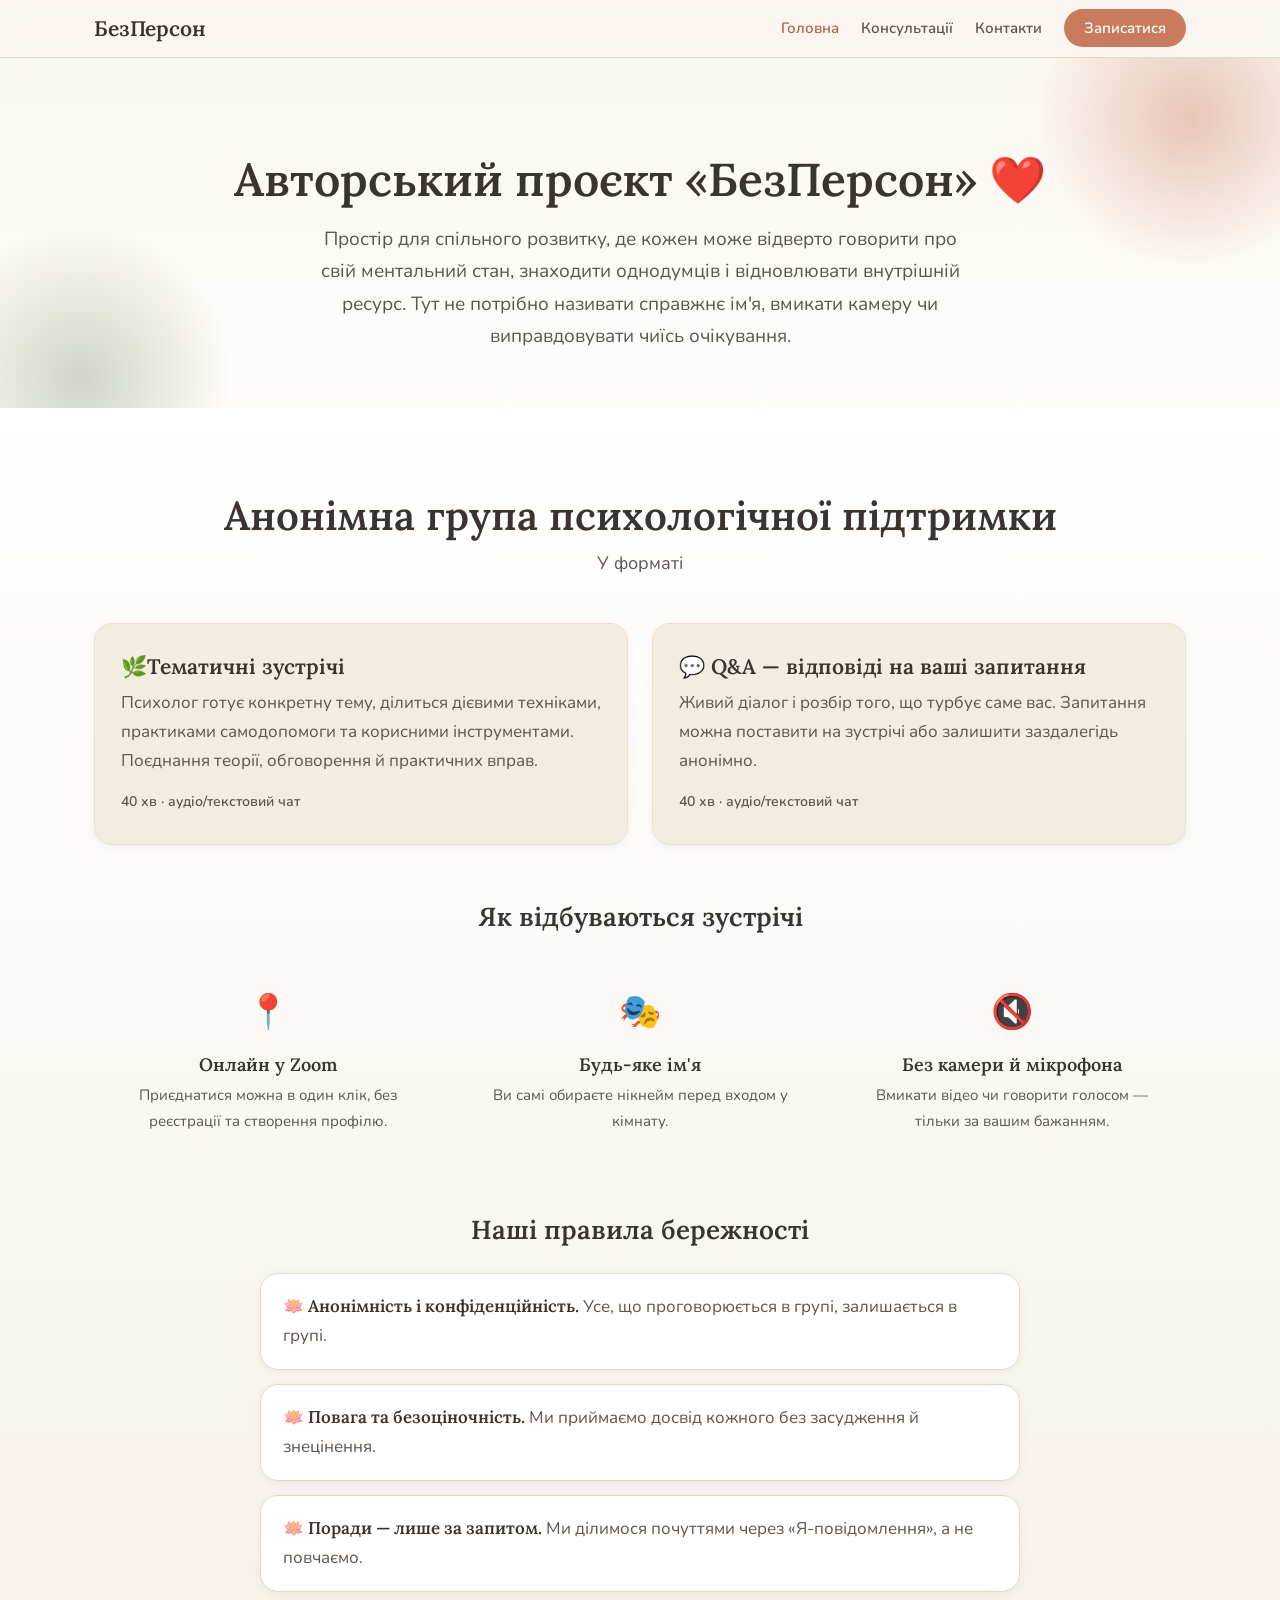
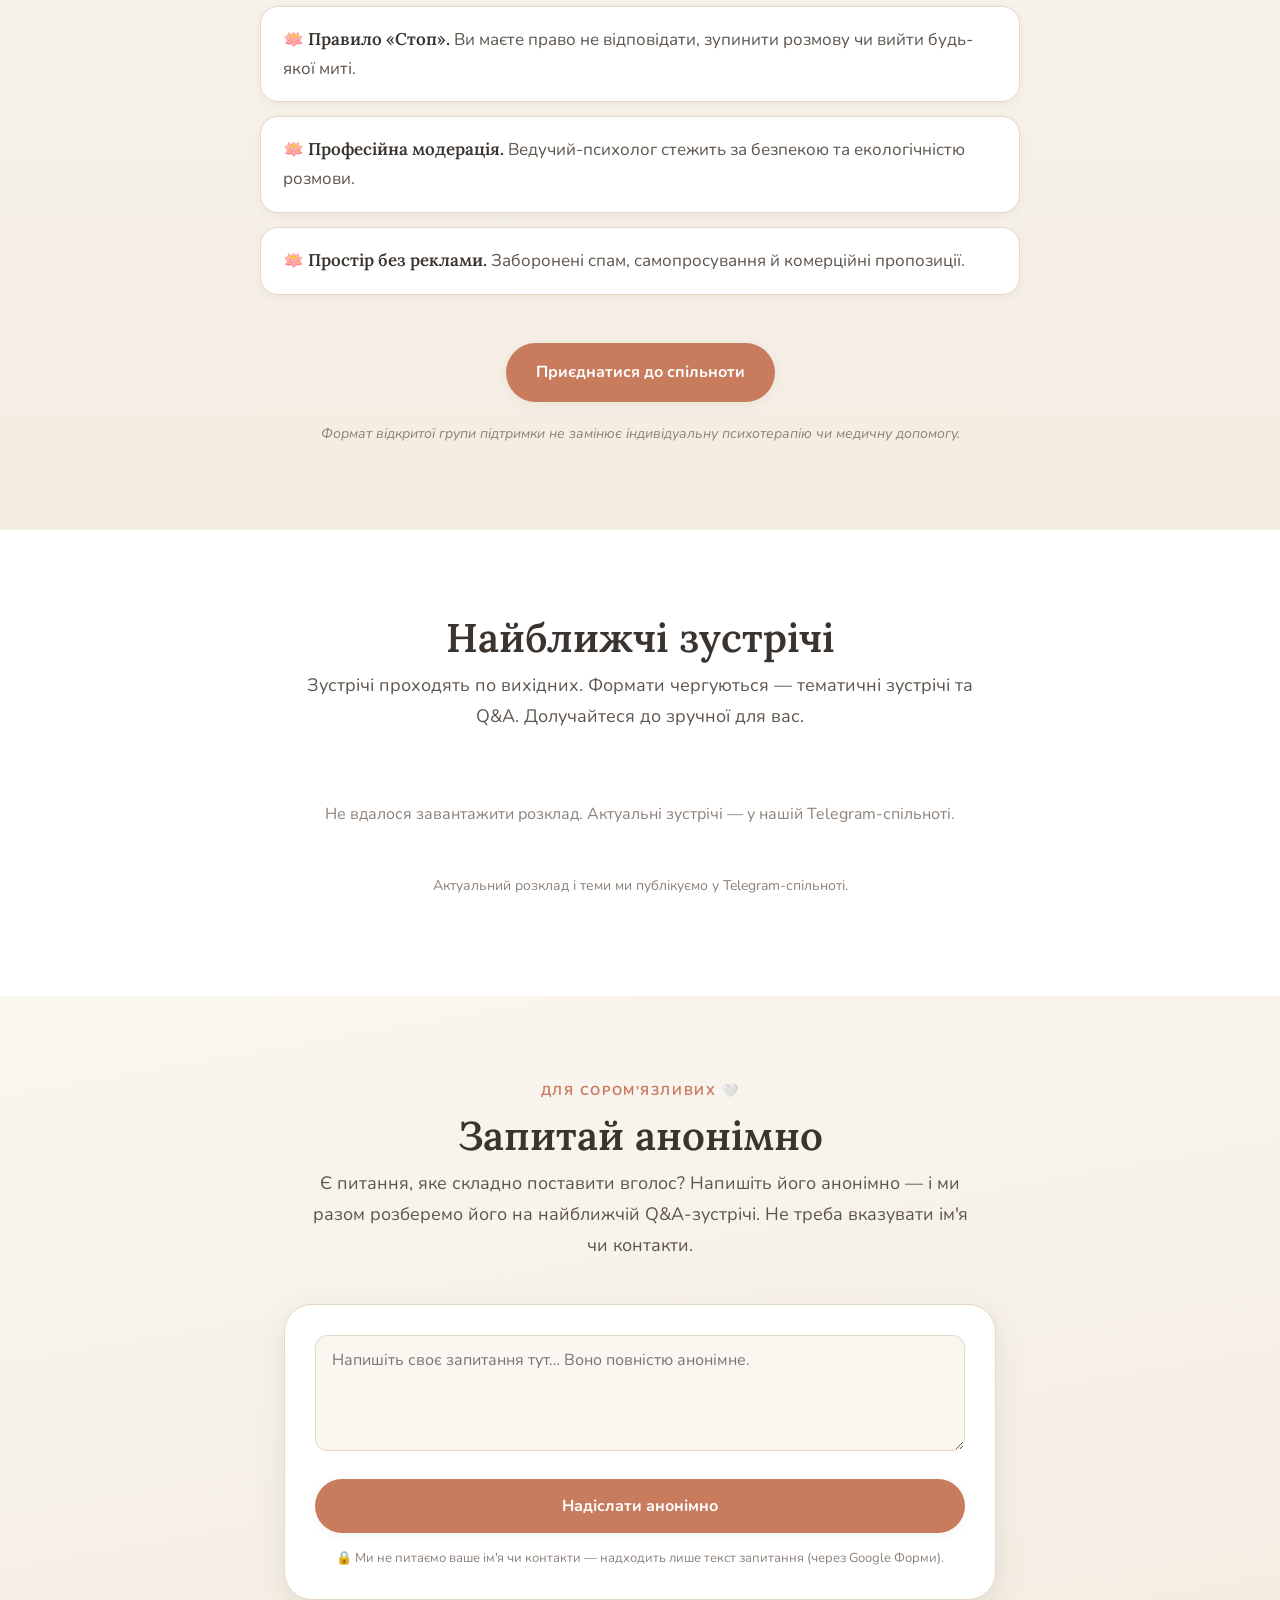
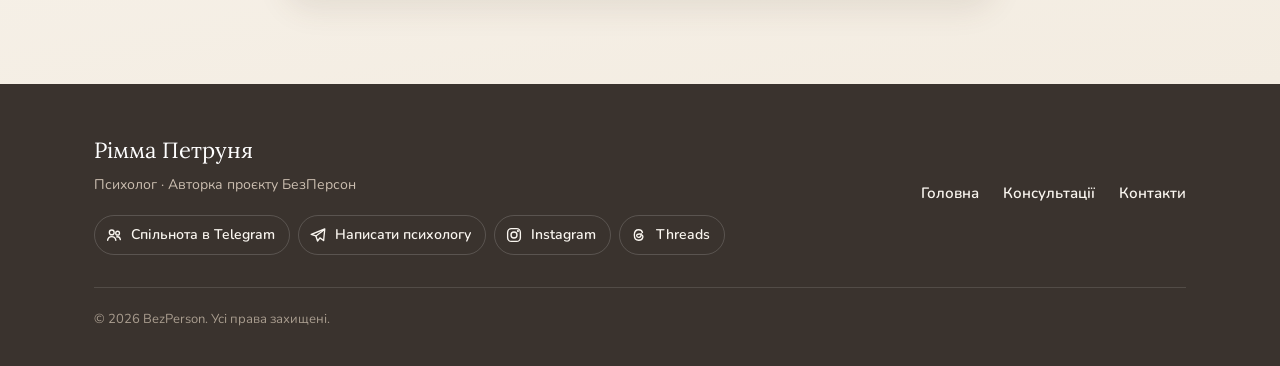
==== commit dd5059ff: "Add social media" ====
--- a/index.html
+++ b/index.html
@@ -17,7 +17,7 @@
   <link rel="preconnect" href="https://fonts.gstatic.com" crossorigin />
   <link href="https://fonts.googleapis.com/css2?family=Lora:ital,wght@0,400;0,500;0,600;1,400&family=Nunito:wght@400;500;600;700&display=swap" rel="stylesheet" />
 
-  <link rel="stylesheet" href="styles.css?v=9" />
+  <link rel="stylesheet" href="styles.css?v=17" />
 </head>
 <body>
 
@@ -189,6 +189,12 @@
       <div>
         <p class="footer-brand">Рімма Петруня</p>
         <p class="footer-sub">Психолог · Авторка проєкту БезПерсон</p>
+        <ul class="footer-social" aria-label="Соцмережі та месенджери">
+          <li><a href="https://t.me/+407aLR6EDYAxOTdi" target="_blank" rel="noopener"><svg viewBox="0 0 24 24" aria-hidden="true" fill="none" stroke="currentColor" stroke-width="1.8" stroke-linecap="round" stroke-linejoin="round"><circle cx="9" cy="8.5" r="3.2"/><path d="M3.5 19c.6-3 2.8-4.8 5.5-4.8s4.9 1.8 5.5 4.8"/><circle cx="16.8" cy="9.5" r="2.5"/><path d="M15.6 14.4c2.4-.4 4.4 1 4.9 3.8"/></svg><span>Спільнота в Telegram</span></a></li>
+          <li><a href="https://t.me/bezperson" target="_blank" rel="noopener"><svg viewBox="0 0 24 24" aria-hidden="true" fill="none" stroke="currentColor" stroke-width="1.8" stroke-linecap="round" stroke-linejoin="round"><path d="M21 4 3 11.2l6.2 2.1L11.4 20l3.2-4.2 4.9 3.6z"/><path d="m9.2 13.3 9-6.6"/></svg><span>Написати психологу</span></a></li>
+          <li><a href="https://www.instagram.com/bezperson.space/" target="_blank" rel="noopener"><svg viewBox="0 0 24 24" aria-hidden="true" fill="none" stroke="currentColor" stroke-width="1.8" stroke-linecap="round" stroke-linejoin="round"><rect x="3.5" y="3.5" width="17" height="17" rx="5"/><circle cx="12" cy="12" r="4"/><circle cx="17.2" cy="6.8" r=".6" fill="currentColor"/></svg><span>Instagram</span></a></li>
+          <li><a href="https://www.threads.com/@bezperson.space" target="_blank" rel="noopener"><svg viewBox="0 0 24 24" aria-hidden="true" fill="none" stroke="currentColor" stroke-width="1.8" stroke-linecap="round" stroke-linejoin="round"><path d="M16.6 8.6C15.9 6.2 14 5 11.6 5 8 5 5.8 7.7 5.8 12s2.2 7 5.8 7c2.8 0 4.8-1.4 5.4-3.7.7-2.6-1-4.4-3.9-4.6-2.6-.2-4.3.9-4.2 2.4.1 1.4 1.5 2.1 3 2 2.1-.2 3.2-1.8 3.1-4.8"/></svg><span>Threads</span></a></li>
+        </ul>
       </div>
       <nav class="footer-nav">
         <a href="index.html">Головна</a>
@@ -199,6 +205,6 @@
     </div>
   </footer>
 
-  <script src="script.js?v=6"></script>
+  <script src="script.js?v=13"></script>
 </body>
 </html>
--- a/styles.css
+++ b/styles.css
@@ -184,7 +184,7 @@
 .facts strong { font-family: var(--serif); color: var(--ink); }
 .facts span { color: var(--muted); font-size: 15px; }
 
-.section-about { background: var(--white); }
+.section-about { background: var(--cream); }
 
 /* ---------- Картки ---------- */
 .cards { display: grid; gap: 24px; }
@@ -270,19 +270,123 @@
 
 /* ---------- Сертифікати ---------- */
 .section-certificates { background: var(--white); }
-.cert-grid { display: grid; grid-template-columns: repeat(4, 1fr); gap: 20px; margin-bottom: 20px; }
+/* Карусель: горизонтальна стрічка з прилипанням слайдів */
+.cert-carousel { --cert-gap: 32px; --cert-per-view: 2; max-width: 1040px; margin: 0 auto 20px; }
+.cert-track {
+  display: flex;
+  gap: var(--cert-gap);
+  overflow-x: auto;
+  scroll-snap-type: x mandatory;
+  scroll-behavior: smooth;
+  overscroll-behavior-x: contain;
+  position: relative;
+  scrollbar-width: none;
+  padding: 10px 4px 24px;  /* місце для тіні й підйому при наведенні */
+  margin: -10px -4px 0;
+}
+.cert-track::-webkit-scrollbar { display: none; }
+.cert-track:focus-visible { outline: 2px solid var(--terracotta); outline-offset: 4px; border-radius: var(--radius); }
 .cert-item {
-  display: flex; flex-direction: column; gap: 10px;
-  background: var(--cream-2);
-  border: 1px solid var(--sand);
+  margin: 0;
+  flex: 0 0 calc((100% - (var(--cert-per-view) - 1) * var(--cert-gap)) / var(--cert-per-view));
+  scroll-snap-align: start;
+  display: flex;
+  flex-direction: column;
+  gap: 16px;
+}
+.cert-controls { display: flex; align-items: center; justify-content: center; gap: 22px; margin-top: 8px; }
+.cert-arrow {
+  width: 46px; height: 46px;
+  border-radius: 50%;
+  border: 1px solid rgba(58, 51, 46, 0.3);
+  background: transparent;
+  color: var(--ink);
+  font-size: 18px;
+  cursor: pointer;
+  transition: background .3s ease, border-color .3s ease, opacity .3s ease;
+}
+.cert-arrow:hover:not(:disabled) { background: var(--cream); border-color: var(--ink); }
+.cert-arrow:disabled { opacity: .3; cursor: default; }
+.cert-dots { display: flex; gap: 8px; }
+.cert-dot {
+  width: 8px; height: 8px;
+  padding: 0;
+  border: 0;
+  border-radius: 999px;
+  background: rgba(58, 51, 46, 0.2);
+  cursor: pointer;
+  transition: width .4s cubic-bezier(0.22, 1, 0.36, 1), background .3s ease;
+}
+.cert-dot[aria-selected="true"] { width: 26px; background: var(--terracotta); }
+/* Документ у «паспарту»: світла рамка, м'яка тінь, видно повністю */
+.cert-frame {
+  display: block;
+  padding: 12px;
+  background: var(--cream);
+  border: 1px solid var(--line);
   border-radius: var(--radius);
-  padding: 14px;
   box-shadow: var(--shadow-sm);
-  transition: transform .2s ease, box-shadow .2s ease;
-}
-.cert-item:hover { transform: translateY(-4px); box-shadow: var(--shadow-md); }
-.cert-item img { border-radius: 10px; aspect-ratio: 3 / 4; object-fit: cover; object-position: left center; width: 100%; background: var(--white); }
-.cert-caption { font-size: 14px; color: var(--ink-soft); font-weight: 600; text-align: center; }
+  transition: transform .4s cubic-bezier(0.22, 1, 0.36, 1), box-shadow .4s ease;
+  cursor: zoom-in;
+}
+.cert-frame:hover { transform: translateY(-4px); box-shadow: var(--shadow-lg); }
+.cert-frame:focus-visible { outline: 2px solid var(--terracotta); outline-offset: 3px; }
+.cert-frame img {
+  width: 100%;
+  height: auto;
+  aspect-ratio: 1600 / 1130;
+  object-fit: contain;
+  border-radius: 8px;
+  background: var(--white);
+}
+.cert-caption { display: flex; flex-direction: column; gap: 2px; padding: 0 4px; }
+.cert-kind { font-size: 12px; font-weight: 700; letter-spacing: .1em; text-transform: uppercase; color: var(--terracotta); }
+.cert-title { font-family: var(--serif); font-size: 20px; font-weight: 600; color: var(--ink); line-height: 1.3; }
+.cert-org { font-size: 14px; color: var(--muted); }
+
+/* Перегляд на весь екран */
+.cert-viewer {
+  width: 100vw; height: 100vh;
+  max-width: none; max-height: none;
+  margin: 0; padding: 0; border: 0;
+  background: transparent;
+  display: grid;
+  grid-template-columns: auto minmax(0, 1fr) auto;
+  align-items: center;
+  gap: 12px;
+  padding: 24px;
+}
+.cert-viewer:not([open]) { display: none; }
+.cert-viewer::backdrop { background: rgba(43, 37, 33, 0.82); backdrop-filter: blur(4px); }
+.cert-viewer[open] { animation: cert-fade .3s ease; }
+.cert-viewer-body { margin: 0; display: flex; flex-direction: column; align-items: center; gap: 14px; min-height: 0; }
+.cert-viewer-body img {
+  max-width: 100%;
+  max-height: calc(100vh - 140px);
+  width: auto; height: auto;
+  border-radius: 10px;
+  background: var(--white);
+  box-shadow: 0 24px 60px rgba(0, 0, 0, 0.35);
+}
+.cert-viewer-body img.is-swapping { animation: cert-fade .35s ease; }
+.cert-viewer-body figcaption { color: var(--cream); text-align: center; font-size: 15px; }
+.cert-viewer-nav,
+.cert-viewer-close {
+  width: 46px; height: 46px;
+  border-radius: 50%;
+  border: 1px solid rgba(250, 246, 240, 0.4);
+  background: rgba(250, 246, 240, 0.08);
+  color: var(--cream);
+  font-size: 20px;
+  cursor: pointer;
+  transition: background .25s ease, border-color .25s ease;
+}
+.cert-viewer-nav:hover,
+.cert-viewer-close:hover { background: rgba(250, 246, 240, 0.2); border-color: var(--cream); }
+.cert-viewer-nav:focus-visible,
+.cert-viewer-close:focus-visible { outline: 2px solid var(--cream); outline-offset: 2px; }
+.cert-viewer-close { position: fixed; top: 18px; right: 18px; font-size: 26px; line-height: 1; }
+@keyframes cert-fade { from { opacity: 0; } to { opacity: 1; } }
 
 /* ---------- Відгуки ---------- */
 .section-testimonials { background: var(--cream); }
@@ -327,17 +431,10 @@
 
 /* ---------- Контакт ---------- */
 .section-contact { background: linear-gradient(160deg, var(--cream-2), var(--sand)); }
-.contact-links { list-style: none; padding: 0; margin: 24px 0 0; display: grid; gap: 14px; }
-.contact-links a { font-size: 17px; font-weight: 600; color: var(--ink); }
-.contact-links a:hover { color: var(--terracotta-dark); }
-
-.contact-form {
-  background: var(--white);
-  border: 1px solid var(--line);
-  border-radius: var(--radius-lg);
-  padding: 34px;
-  box-shadow: var(--shadow-md);
-}
+.contact-actions { display: flex; flex-wrap: wrap; justify-content: center; gap: 12px; margin-top: 26px; }
+.contact-actions .btn { background: rgba(255, 255, 255, 0.6); }
+.contact-actions .btn:hover { background: var(--white); }
+
 .field { margin-bottom: 18px; }
 .field label { display: block; font-weight: 700; font-size: 14px; margin-bottom: 7px; color: var(--ink); }
 .field input, .field textarea {
@@ -360,6 +457,16 @@
 .footer-inner { display: grid; grid-template-columns: 1fr auto; gap: 20px 40px; align-items: center; }
 .footer-brand { font-family: var(--serif); font-size: 22px; margin: 0; color: var(--white); }
 .footer-sub { margin: 4px 0 0; color: #cbbeb0; font-size: 14px; }
+.footer-social { list-style: none; margin: 18px 0 0; padding: 0; display: flex; flex-wrap: wrap; gap: 8px; }
+.footer-social a {
+  display: inline-flex; align-items: center; gap: 8px;
+  padding: 7px 14px 7px 10px; border-radius: 999px;
+  border: 1px solid rgba(255,255,255,0.16);
+  color: var(--cream); font-size: 14px; font-weight: 600; text-decoration: none;
+  transition: background .2s, border-color .2s, color .2s;
+}
+.footer-social a:hover { background: rgba(255,255,255,0.06); border-color: var(--terracotta); color: var(--white); }
+.footer-social svg { width: 18px; height: 18px; flex: none; }
 .footer-nav { display: flex; gap: 24px; flex-wrap: wrap; }
 .footer-nav a { color: var(--cream); font-weight: 600; font-size: 15px; }
 .footer-nav a:hover { color: var(--terracotta); }
@@ -436,6 +543,79 @@
 .schedule-meta { margin: 0; color: var(--ink-soft); font-size: 14px; }
 .schedule-card .btn { padding: 10px 22px; }
 
+/* Активна картка — світле, сонячне переливання без похмурості */
+.schedule-card-live {
+  background: linear-gradient(
+    115deg,
+    #f5f7f0 0%,
+    #e7ede0 28%,
+    #d6e0ca 50%,
+    #e7ede0 72%,
+    #f5f7f0 100%
+  );
+  background-size: 300% 300%;
+  animation: liveGlowShift 9s ease-in-out infinite;
+  border-color: var(--sage);
+  box-shadow: 0 10px 28px rgba(138, 154, 123, 0.22);
+}
+
+@keyframes liveGlowShift {
+  0%   { background-position: 0% 50%; }
+  50%  { background-position: 100% 50%; }
+  100% { background-position: 0% 50%; }
+}
+
+/* Текст статусу «Зараз триває · ще X хв» */
+.schedule-meta-live {
+  display: inline-flex;
+  align-items: center;
+  gap: 8px;
+  color: var(--terracotta-dark);
+  font-weight: 700;
+}
+
+/* М'яка пульсуюча теракотова крапка */
+.schedule-meta-live {
+  display: inline-flex;
+  align-items: center;
+  gap: 8px;
+  color: var(--sage-dark);
+  font-weight: 700;
+}
+
+.schedule-meta-live::before {
+  content: "";
+  width: 8px;
+  height: 8px;
+  border-radius: 50%;
+  background: var(--sage-dark);
+  box-shadow: 0 0 0 0 rgba(111, 127, 97, 0.55);
+  animation: livePulseSage 2.4s infinite;
+  flex-shrink: 0;
+}
+
+@keyframes livePulseSage {
+  0%   { box-shadow: 0 0 0 0 rgba(111, 127, 97, 0.55); }
+  70%  { box-shadow: 0 0 0 7px rgba(111, 127, 97, 0); }
+  100% { box-shadow: 0 0 0 0 rgba(111, 127, 97, 0); }
+}
+
+@keyframes liveGlowShift {
+  0%   { background-position: 0% 50%; }
+  50%  { background-position: 100% 50%; }
+  100% { background-position: 0% 50%; }
+}
+
+@keyframes livePulse {
+  0%   { box-shadow: 0 0 0 0 rgba(201, 123, 94, 0.55); }
+  70%  { box-shadow: 0 0 0 7px rgba(201, 123, 94, 0); }
+  100% { box-shadow: 0 0 0 0 rgba(201, 123, 94, 0); }
+}
+
+@media (max-width: 680px) {
+  .schedule-meta-live { justify-content: center; }
+}
+
 /* ---------- Анонімне запитання ---------- */
 .section-ask { background: linear-gradient(170deg, var(--cream), var(--cream-2)); }
 .ask-form {
@@ -456,7 +636,7 @@
 @media (prefers-reduced-motion: reduce) {
   html { scroll-behavior: auto; }
   .reveal { opacity: 1; transform: none; transition: none; }
-  .btn:hover, .card:hover, .cert-item:hover { transform: none; }
+  .btn:hover, .card:hover, .cert-frame:hover { transform: none; }
 }
 
 /* ===========================================================
@@ -467,7 +647,7 @@
   .hero-photo { order: -1; }
   .two-col { grid-template-columns: 1fr; gap: 28px; }
   .cards-3 { grid-template-columns: 1fr 1fr; }
-  .cert-grid { grid-template-columns: 1fr 1fr; }
+  .cert-carousel { --cert-per-view: 1.35; --cert-gap: 22px; }
 
   /* Мобільне меню (бургер) */
   .nav-toggle { display: flex; }
@@ -506,7 +686,7 @@
   /* Трохи щільніші відступи в картках */
   .card { padding: 24px 22px; }
   .service-card { padding: 28px 22px; }
-  .contact-form, .ask-form { padding: 24px 20px; }
+  .ask-form { padding: 24px 20px; }
   .rules-list li { padding: 16px 18px; }
   .faq-list details { padding: 2px 20px; }
 
@@ -523,9 +703,18 @@
   .breathe-stage { height: 260px; }
   .breathe-circle { width: 130px; height: 130px; }
 
-  .cert-grid { grid-template-columns: 1fr 1fr; gap: 14px; }
+  .cert-carousel { --cert-gap: 16px; --cert-per-view: 1.12; }  /* видно край наступного */
+  .cert-controls { gap: 16px; }
+  .cert-arrow { width: 40px; height: 40px; }
+  .cert-frame { padding: 8px; }
+  .cert-title { font-size: 18px; }
+  .cert-viewer { grid-template-columns: 1fr; padding: 64px 10px 20px; }
+  .cert-viewer-nav { position: fixed; bottom: 20px; }
+  .cert-viewer-nav[data-dir="-1"] { left: calc(50% - 58px); }
+  .cert-viewer-nav[data-dir="1"] { right: calc(50% - 58px); }
+  .cert-viewer-body img { max-height: calc(100vh - 200px); }
   .footer-inner { grid-template-columns: 1fr; text-align: center; }
-  .footer-nav { justify-content: center; }
+  .footer-nav, .footer-social { justify-content: center; }
   .hero-actions .btn { flex: 1 1 auto; }
 }
 
@@ -535,7 +724,6 @@
   .hero-text h1 { font-size: 25px; }
   .chips li { padding: 9px 16px; font-size: 14px; }
   .btn { padding: 13px 22px; font-size: 15px; }
-  .cert-grid { grid-template-columns: 1fr; }
 }
 
 /* ===================== БАГАТОСТОРІНКОВІСТЬ ===================== */
@@ -610,23 +798,237 @@
 }
 
 /* ===================== ЗАПИС НА КОНСУЛЬТАЦІЮ ===================== */
-.booking-embed {
-  max-width: 760px;
-  margin: 10px auto 0;
-  background: #fff;
-  border: 1px solid rgba(58, 51, 46, 0.1);
-  border-radius: 18px;
-  box-shadow: 0 12px 34px rgba(58, 51, 46, 0.08);
+.booking {
+  --bk-line: rgba(58, 51, 46, 0.14);
+  --bk-line-strong: rgba(58, 51, 46, 0.32);
+  --bk-ease: cubic-bezier(0.22, 1, 0.36, 1);
+  max-width: 1040px;
+  margin: 0 auto;
+}
+
+/* Етапи: 01 —— 02 —— 03 */
+.booking-steps {
+  list-style: none;
+  margin: 0 0 44px;
+  padding: 0;
+  display: flex;
+  align-items: center;
+  justify-content: center;
+  gap: 14px;
+  font-size: 14px;
+  color: rgba(58, 51, 46, 0.45);
+}
+.booking-steps li { display: flex; align-items: center; gap: 8px; transition: color .5s var(--bk-ease); }
+.booking-step-num { font-variant-numeric: tabular-nums; letter-spacing: .12em; font-size: 12px; }
+.booking-steps li.is-active,
+.booking-steps li.is-done { color: var(--ink); }
+.booking-steps li.is-done .booking-step-num { color: var(--sage-dark); }
+.booking-step-line {
+  position: relative;
+  width: 48px;
+  height: 1px;
+  background: var(--bk-line);
   overflow: hidden;
 }
-.booking-embed iframe {
-  display: block;
+.booking-step-line::after {
+  content: "";
+  position: absolute;
+  inset: 0;
+  background: var(--terracotta);
+  transform: scaleX(0);
+  transform-origin: left;
+  transition: transform .7s var(--bk-ease);
+}
+.booking-step-line.is-done::after { transform: scaleX(1); }
+
+.booking-title {
+  font-family: var(--serif);
+  font-weight: 500;
+  font-size: clamp(27px, 3.6vw, 38px);
+  text-align: center;
+  margin: 0 0 10px;
+}
+.booking-lead {
+  text-align: center;
+  color: var(--ink-soft);
+  max-width: 560px;
+  margin: 0 auto 48px;
+}
+
+/* Одна колонка: календар → час → дані (з'являються поступово) */
+.booking-flow {
+  max-width: 620px;
+  margin: 0 auto;
+  transition: opacity .4s ease, transform .4s ease;
+}
+.booking-flow.is-leaving { opacity: 0; transform: translateY(-6px); }
+.booking-flow[hidden] { display: none; }
+.booking.is-complete .booking-title,
+.booking.is-complete .booking-lead { display: none; }
+
+/* Календар */
+.booking-cal-head { display: flex; align-items: center; justify-content: space-between; margin-bottom: 18px; }
+.booking-cal-month {
+  margin: 0;
+  font-family: var(--serif);
+  font-size: 21px;
+  font-weight: 500;
+  text-transform: capitalize;
+}
+.booking-cal-nav {
+  width: 42px; height: 42px;
+  border-radius: 50%;
+  border: 1px solid var(--bk-line-strong);
+  background: transparent;
+  color: var(--ink);
+  font-size: 17px;
+  cursor: pointer;
+  transition: border-color .3s ease, background .3s ease, color .3s ease, opacity .3s ease;
+}
+.booking-cal-nav:hover:not(:disabled) { background: var(--white); border-color: var(--ink); }
+.booking-cal-nav:disabled { opacity: .25; cursor: default; }
+.booking-cal-dows,
+.booking-cal-grid { display: grid; grid-template-columns: repeat(7, 1fr); gap: 6px; }
+.booking-cal-dows span { text-align: center; font-size: 12px; color: var(--muted); padding-bottom: 6px; }
+.booking-cal-grid.is-swapping { animation: bk-fade .45s var(--bk-ease); }
+
+.booking-day {
+  height: 50px;
   width: 100%;
-  min-height: 600px;
-}
+  border-radius: 14px;
+  border: 1px solid transparent;
+  background: transparent;
+  font-family: var(--sans);
+  font-size: 15px;
+  color: rgba(58, 51, 46, 0.25);
+  transition: background-color .3s ease, border-color .3s ease, color .3s ease;
+}
+.booking-day.is-open {
+  color: var(--ink);
+  font-weight: 600;
+  background: var(--white);
+  border-color: var(--bk-line);
+  cursor: pointer;
+}
+.booking-day.is-open:hover { border-color: var(--bk-line-strong); }
+.booking-day.is-full { background: transparent; color: rgba(58, 51, 46, 0.35); font-weight: 400; text-decoration: line-through; }
+.booking-day.is-selected,
+.booking-day.is-selected:hover { background: var(--ink); border-color: var(--ink); color: var(--cream); }
+.booking-day.is-today:not(.is-open) { color: var(--terracotta); }
+
+/* Час */
+.booking-times:not(:empty) { margin-top: 30px; }
+.booking-times-title { margin: 0 0 12px; font-size: 15px; color: var(--ink-soft); }
+.booking-times-list { display: grid; grid-template-columns: repeat(auto-fill, minmax(84px, 1fr)); gap: 10px; }
+.booking-time {
+  padding: 11px 6px;
+  border-radius: 999px;
+  border: 1px solid var(--bk-line-strong);
+  background: rgba(255, 255, 255, 0.7);
+  font-family: var(--sans);
+  font-size: 15px;
+  font-variant-numeric: tabular-nums;
+  color: var(--ink);
+  cursor: pointer;
+  animation: bk-rise .5s var(--bk-ease) both;
+  animation-delay: calc(var(--i, 0) * 45ms);
+  transition: background-color .3s ease, border-color .3s ease, color .3s ease;
+}
+.booking-time:hover:not(:disabled) { background: var(--white); border-color: var(--ink); }
+.booking-time[aria-pressed="true"] { background: var(--ink); border-color: var(--ink); color: var(--cream); }
+.booking-time:disabled { cursor: default; color: rgba(58, 51, 46, 0.3); background: transparent; border-color: var(--bk-line); text-decoration: line-through; }
+.booking-tz { margin: 14px 0 0; font-size: 13px; color: var(--muted); }
+
+/* Дані */
+.booking-block-details { margin-top: 44px; padding-top: 34px; border-top: 1px solid var(--bk-line); }
+.booking-block-details[hidden] { display: none; }
+.booking-block-details.is-revealing { animation: bk-rise .6s var(--bk-ease) both; }
+.booking-summary {
+  margin: 0 0 24px;
+  font-family: var(--serif);
+  font-size: 20px;
+  line-height: 1.4;
+  color: var(--ink);
+}
+.booking-summary.is-updated { animation: bk-fade .5s var(--bk-ease); }
+.booking-summary small { display: block; font-family: var(--sans); font-size: 13px; color: var(--muted); margin-top: 4px; }
+.booking .field input,
+.booking .field textarea {
+  background: rgba(255, 255, 255, 0.85);
+  border: 1px solid var(--bk-line-strong);
+  transition: border-color .3s ease, background .3s ease, box-shadow .3s ease;
+}
+.booking .field input:focus,
+.booking .field textarea:focus { border-color: var(--ink); background: var(--white); box-shadow: 0 0 0 4px rgba(58, 51, 46, 0.06); }
+.booking .field input.is-invalid { border-color: var(--terracotta-dark); box-shadow: 0 0 0 4px rgba(201, 123, 94, 0.12); }
+.field-label { display: block; font-weight: 700; font-size: 14px; margin-bottom: 7px; color: var(--ink); }
+.booking-methods { display: flex; flex-wrap: wrap; gap: 8px; }
+.booking-method {
+  padding: 8px 16px;
+  border-radius: 999px;
+  border: 1px solid var(--bk-line-strong);
+  background: transparent;
+  font-family: var(--sans);
+  font-size: 14px;
+  color: var(--ink-soft);
+  cursor: pointer;
+  transition: border-color .3s ease, background .3s ease, color .3s ease;
+}
+.booking-method:hover { border-color: var(--ink); color: var(--ink); }
+.booking-method.is-active { background: var(--ink); border-color: var(--ink); color: var(--cream); }
+.booking-error {
+  margin: 0 0 14px;
+  padding: 10px 14px;
+  border-radius: 12px;
+  font-size: 14px;
+  font-weight: 600;
+  background: rgba(201, 123, 94, 0.12);
+  color: var(--terracotta-dark);
+  animation: bk-fade .3s ease both;
+}
+.booking-error[hidden] { display: none; }
+.booking-submit { margin-top: 6px; }
+.booking-submit:disabled { opacity: .6; cursor: default; transform: none; }
+
+/* Готово */
+.booking-done {
+  max-width: 520px;
+  margin: 0 auto;
+  text-align: center;
+  animation: bk-rise .7s var(--bk-ease) both;
+}
+.booking-done[hidden] { display: none; }
+.booking-done-icon { font-size: 38px; margin: 0 0 4px; }
+.booking-done-title { font-family: var(--serif); font-weight: 500; font-size: 28px; margin: 0 0 10px; }
+.booking-done-when {
+  display: inline-block;
+  margin: 0 0 18px;
+  padding: 8px 18px;
+  border: 1px solid var(--bk-line-strong);
+  border-radius: 999px;
+  font-weight: 600;
+}
+
+@keyframes bk-rise { from { opacity: 0; transform: translateY(8px); } to { opacity: 1; transform: none; } }
+@keyframes bk-fade { from { opacity: 0; } to { opacity: 1; } }
+
 @media (max-width: 680px) {
-  .booking-embed { border-radius: 14px; }
-  .booking-embed iframe { min-height: 560px; }
+  .booking-steps { gap: 10px; margin-bottom: 30px; font-size: 13px; }
+  .booking-step-line { width: 22px; }
+  .booking-lead { margin-bottom: 34px; font-size: 16px; }
+  .booking-cal-dows, .booking-cal-grid { gap: 4px; }
+  .booking-day { height: auto; aspect-ratio: 1 / 1; border-radius: 11px; font-size: 14px; }
+  .booking-times-list { grid-template-columns: repeat(3, 1fr); }
+  .booking-summary { font-size: 18px; }
+  .booking-methods { gap: 6px; }
+  .booking-method { padding: 7px 12px; font-size: 13px; }
+}
+@media (max-width: 380px) {
+  .booking-steps li:not(.booking-step-line) { font-size: 12px; gap: 5px; }
+  .booking-step-line { width: 14px; }
+}
+@media (prefers-reduced-motion: reduce) {
+  .booking *, .booking *::after { animation: none !important; transition: none !important; }
 }
 
 /* Порожній/службовий стан розкладу */
